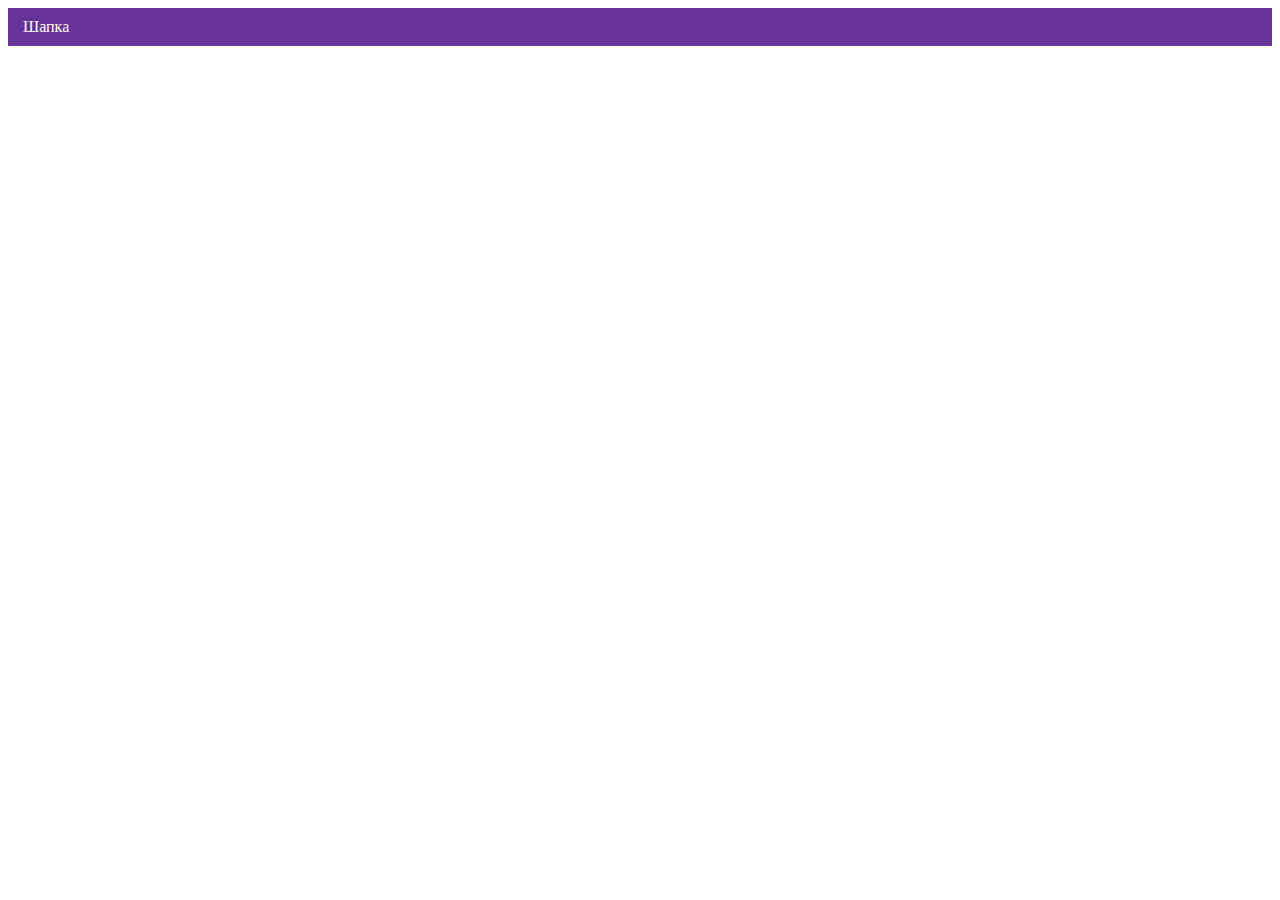
==== index.html @ 7d3e5c1c "Deploying to gh-pages from @ htmlacademy-adaptive/1313907-cat-energy-2@a497a6bb1338921dab1887801563a" ====
<!DOCTYPE html><html class="page" lang="ru"><head><meta charset="UTF-8"><title>Название проекта</title><meta name="viewport" content="width=device-width,initial-scale=1"><link rel="stylesheet" href="styles/styles.css"><script src="scripts/index.js" defer="defer"></script></head><body class="page__body"><header class="header">Шапка</header></body></html>
---- styles/styles.css ----
.header{color:#fff;background-color:#639;padding:10px 15px}
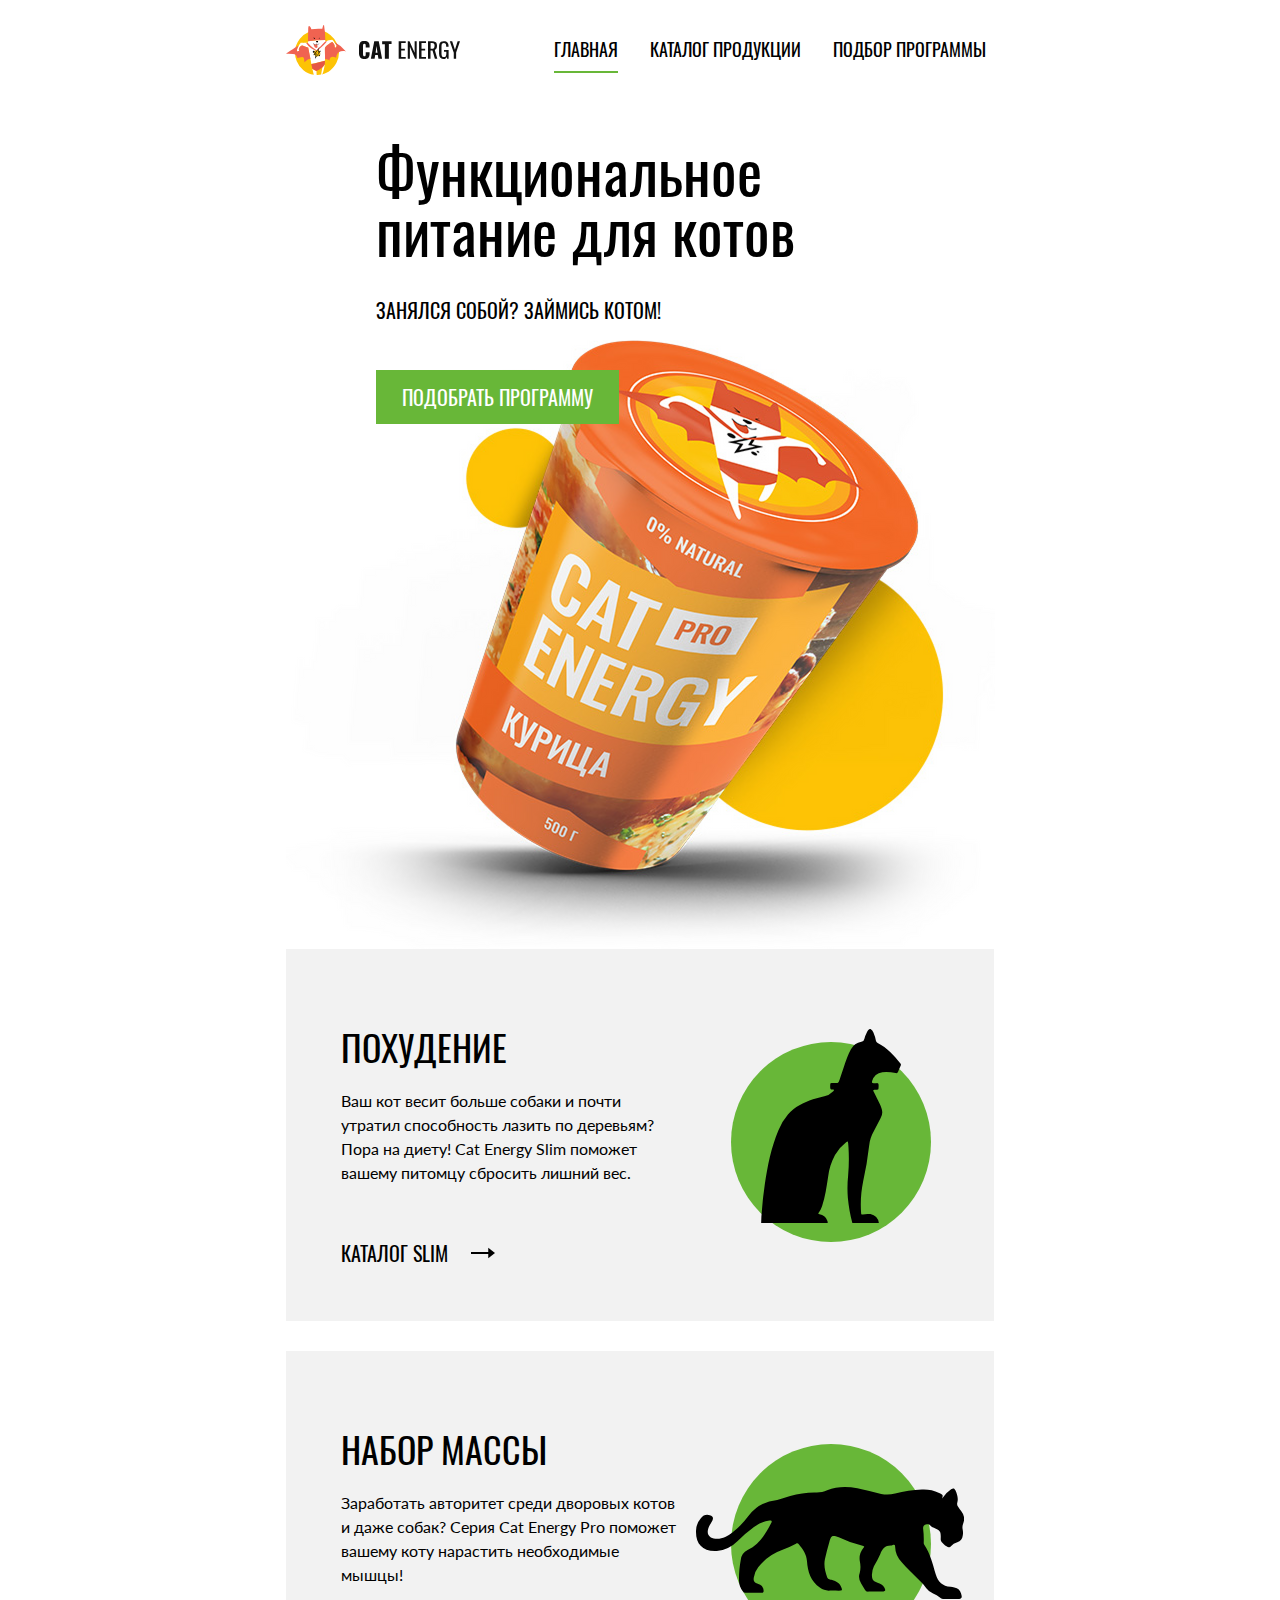
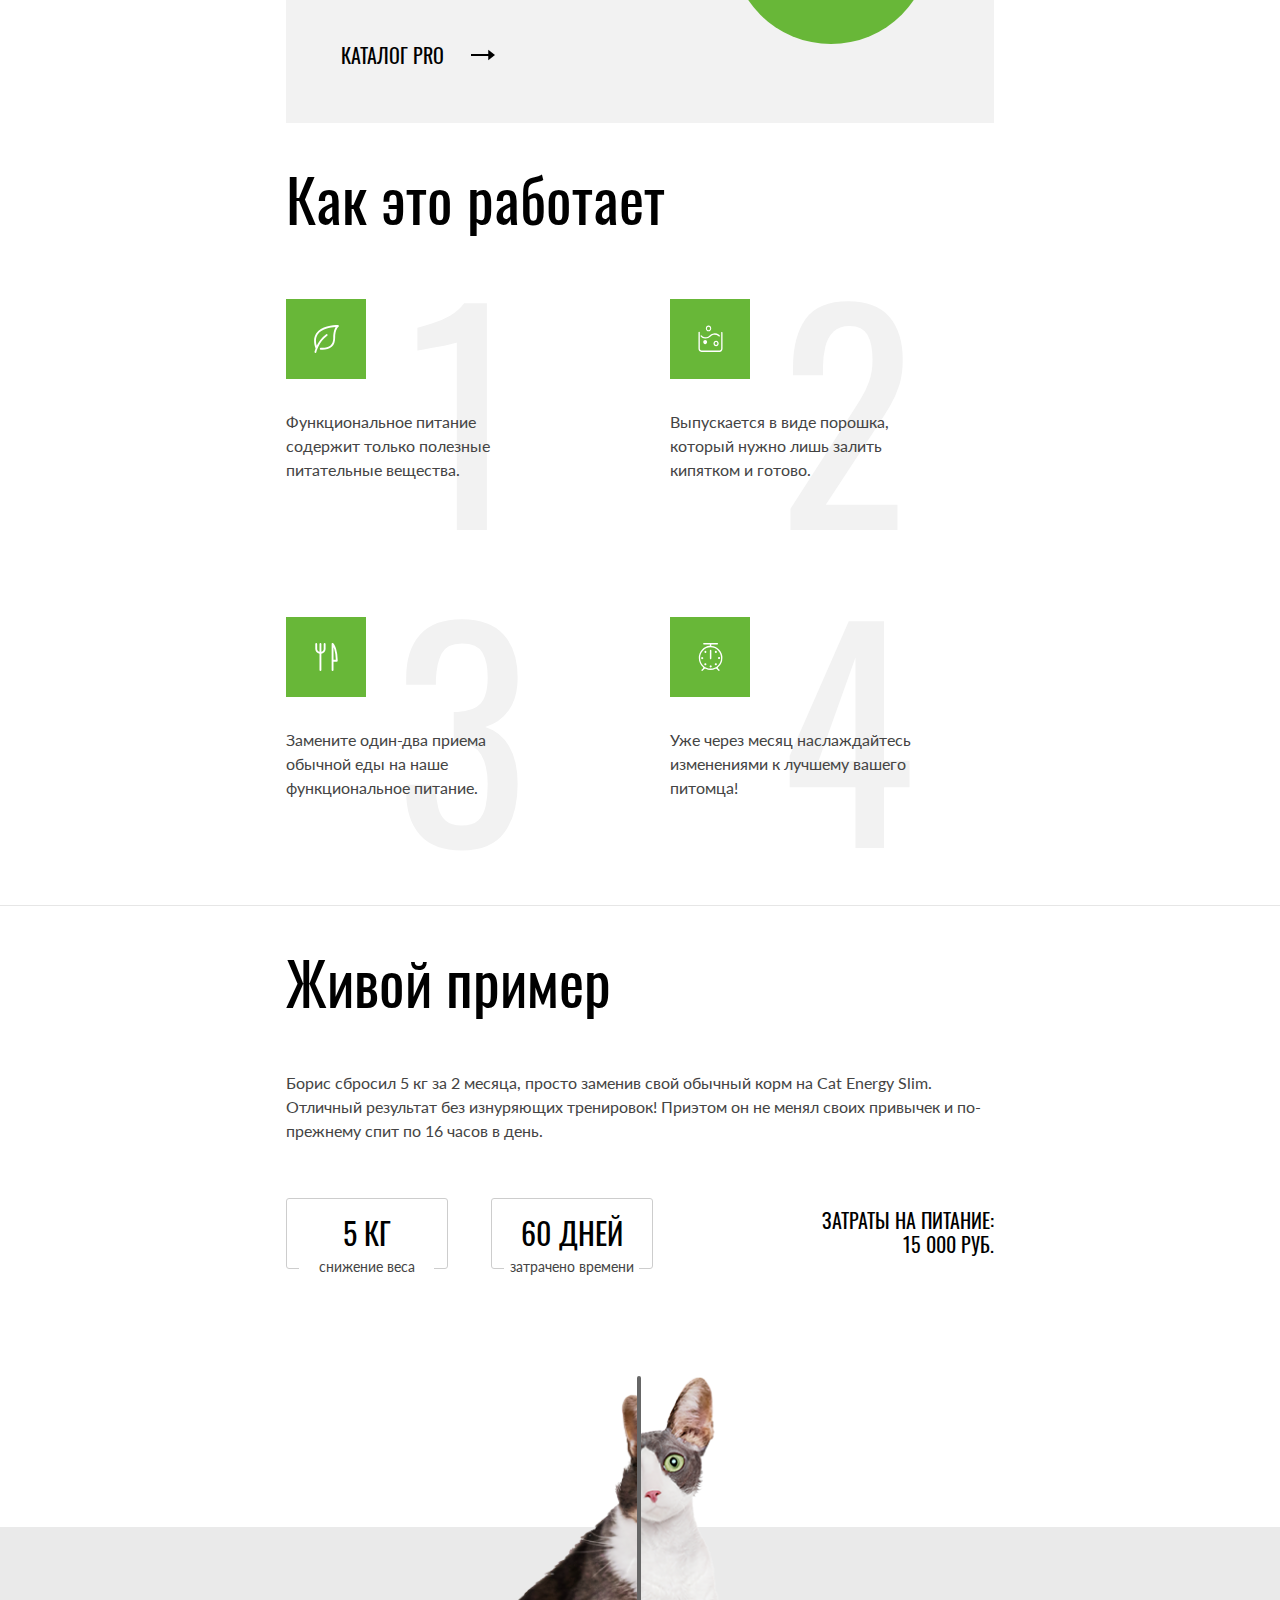
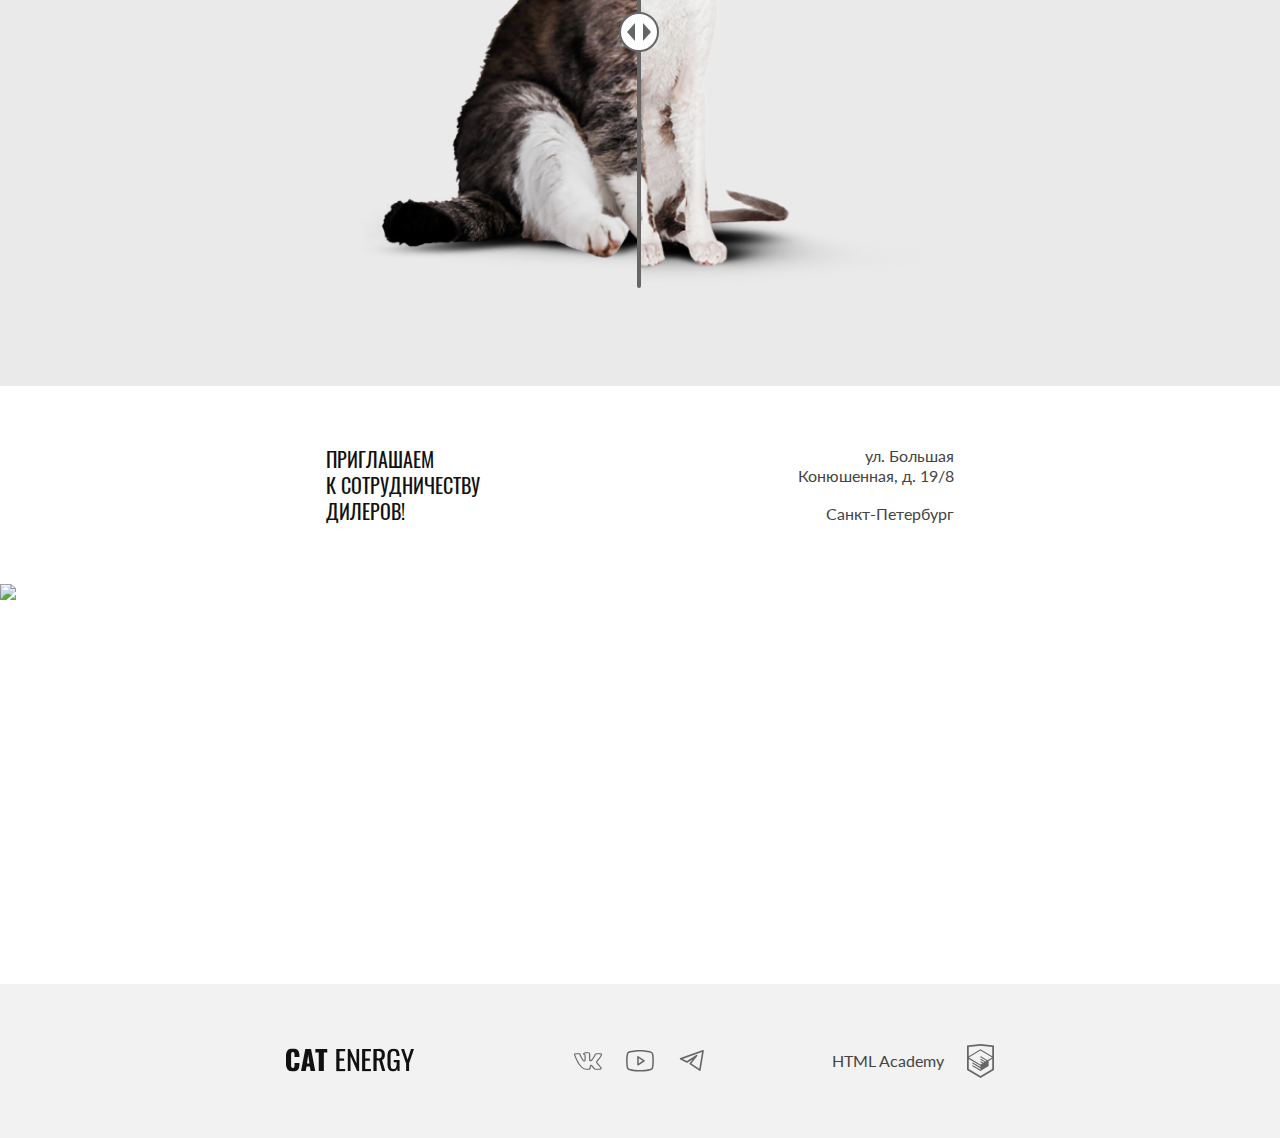
==== commit 2807cfb0: "Deploying to gh-pages from @ htmlacademy-adaptive/1313907-cat-energy-2@eefe75bb5bf644315eb640e13e9d3" ====
--- a/index.html
+++ b/index.html
@@ -1 +1 @@
-<!DOCTYPE html><html class="page" lang="ru"><head><meta charset="UTF-8"><title>Название проекта</title><meta name="viewport" content="width=device-width,initial-scale=1"><link rel="stylesheet" href="styles/styles.css"><script src="scripts/index.js" defer="defer"></script></head><body class="page__body"><header class="header">Шапка</header></body></html>+<!DOCTYPE html><html class="page" lang="ru"><head><meta charset="UTF-8"><title>Cat Energy</title><meta name="viewport" content="width=device-width,initial-scale=1"><link rel="icon" href="favicon.ico"><!-- 32×32 --><link rel="icon" href="favicons/icon.svg" type="image/svg+xml"><link rel="apple-touch-icon" href="favicons/icon-180.png"><link rel="manifest" href="manifest.webmanifest"><link rel="stylesheet" href="styles/styles.css"><link rel="preload" href="/source/fonts/lato/Lato-Regular.woff2" type="font/woff2" as="font" crossorigin="anonymous"><link rel="preload" href="/source/fonts/oswald/oswaldregular.woff2" type="font/woff2" as="font" crossorigin="anonymous"></head><body class="page__body"><header class="main-header"><div class="container"><nav class="navigation"><a class="navigation__logo" href="index.html"><picture><source media="(min-width: 1440px)" srcset="images/logo-desktop.svg" width="70" height="59" type="image/svg+xml"><source media="(min-width: 768px)" srcset="images/logo-tablet.svg" width="60" height="50" type="image/svg+xml"><img class="navigation__logo-image" src="images/logo-mobile.svg" width="33" height="38" alt="Логотип сайта Cat Energy."></picture><img class="navigation__logo-text" src="images/logo-text.svg" alt="Логотип сайта Cat-energy." width="101" height="18"></a><div class="navigation__wrapper"><ul class="navigation__list navigation__list--show"><li class="navigation__item navigation__item--current"><a class="navigation__link" href="index.html">Главная</a></li><li class="navigation__item"><a class="navigation__link" href="catalog.html">Каталог продукции</a></li><li class="navigation__item"><a class="navigation__link" href="#">Подбор программы</a></li></ul></div><div class="button-wrapper"><button class="burger-button burger-button--hide" type="button"><span class="visually-hidden">Открыть меню</span></button></div></nav><section class="promo"><div class="container promo__container"><h1 class="promo__title">Функциональное<br>питание для котов</h1><p class="promo__description">Занялся собой? Займись котом!</p><picture class="promo__image"><source media="(min-width: 1440px)" width="552" height="499" type="image/png" srcset="images/index-images/hero-image@1x.png, images/index-images/hero-image@2x.png 2x"><source media="(min-width: 768px)" width="709" height="609" type="image/png" srcset="images/index-images/hero-image-tablet@1x.png, images/index-images/hero-image-tablet@2x.png 2x"><img class="promo__image" src="images/index-images/hero-image-mobile@1x.png" srcset="images/index-images/hero-image-mobile@2x.png 2x" width="280" height="270" alt="Полезная еда для котов."></picture><a class="button button--margin button--grid button--padding" href="program.html">Подобрать программу</a></div></section></div></header><main class="main-container"><section class="programs"><h2 class="visually-hidden">Наше предложение.</h2><div class="container feature-wrapper"><article class="feature feature--slim-icon"><h3 class="feature__title">Похудение</h3><p class="feature__description">Ваш кот весит больше собаки и почти утратил способность лазить по деревьям? Пора на диету! Cat Energy Slim поможет вашему питомцу сбросить лишний вес.</p><a class="feature__link" href="catalog-slim.html">Каталог Slim</a></article><article class="feature feature--pro-icon"><h3 class="feature__title">Набор Массы</h3><p class="feature__description">Заработать авторитет среди дворовых котов и даже собак? Серия Cat Energy Pro поможет вашему коту нарастить необходимые мышцы!</p><a class="feature__link" href="catalog-pro.html">Каталог Pro</a></article></div></section><section class="about-product"><div class="container about-product__container"><h2 class="about-product__title">Как это работает</h2><ul class="about-product__list"><li class="about-product__item about-product__item--leaf">Функциональное питание содержит только полезные питательные вещества.</li><li class="about-product__item about-product__item--water">Выпускается в виде порошка, который нужно лишь залить кипятком и готово.</li><li class="about-product__item about-product__item--cutlery">Замените один-два приема обычной еды на наше функциональное питание.</li><li class="about-product__item about-product__item--time">Уже через месяц наслаждайтесь изменениями к лучшему вашего питомца!</li></ul></div></section><section class="history"><div class="container history__container"><h2 class="history__title">Живой пример</h2><p class="history__intro">Борис сбросил 5 кг за 2 месяца, просто заменив свой обычный корм на Cat Energy Slim. Отличный результат без изнуряющих тренировок! Приэтом он не менял своих привычек и по-прежнему спит по 16 часов в день.</p><dl class="history__list"><div class="history__item"><dt class="history__number">5 кг</dt><dd class="history__description">снижение веса</dd></div><div class="history__item"><dt class="history__number">60 дней</dt><dd class="history__description">затрачено времени</dd></div></dl><p class="history__cost">Затраты на питание&#58; <span>15 000 руб.</span></p><div class="slider"><ul class="slider__list"><li class="slider__item slider__item--before"><picture class="slider__picture"><source media="(min-width: 768px)" type="image/png" width="560" height="512" srcset="images/index-images/fat-cat-tablet@1x.png, images/index-images/fat-cat-tablet@2x.png 2x"><img class="slider__item-image" src="images/index-images/fat-cat-mobile@1x.png" srcset="images/index-images/fat-cat-mobile@2x.png" width="280" height="256" alt="Фотография упитанного кота."></picture></li><li class="slider__item slider__item--after"><picture><source media="(min-width: 768px)" type="image/png" width="560" height="512" srcset="images/index-images/thin-cat-tablet@1x.png, images/index-images/thin-cat-tablet@2x.png 2x"><img class="slider__item-image" src="images/index-images/thin-cat-mobile@1x.png" srcset="images/index-images/thin-cat-mobile@2x.png" width="280" height="256" alt="Фотография худого кота."></picture></li></ul><button class="slider__button" type="button"><span class="visually-hidden">Кнопка слайдера</span></button></div></div></section><section class="map"><div class="map__container"><h3 class="visually-hidden">Карта города Санкт-Петербург.</h3><div class="contact"><div class="contact__container"><h2 class="contact__title">приглашаем<br>к сотрудничеству<br>дилеров!</h2><address class="contact__address">ул. Большая<br>Конюшенная, д. 19/8<br><span class="contact__address-city">Санкт-Петербург</span></address></div></div><picture class="map__image"><source width="1220" height="400" type="image/png" media="(min-width: 1280px)" srcset="images/location-desktop@1x.png, images/location-desktop@2x.png 2x"><source width="768" height="400" type="image/png" media="(min-width: 768px)" srcset="images/location-tablet@1x.png, images/location-tablet@2x.png 2x"><img src="images/location-mobile@1x.png" srcset="images/location-mobile@2x.png 2x" alt="Мы на карте" width="320" height="362"></picture><iframe class="map__iframe" src="https://yandex.ru/map-widget/v1/?um=constructor%3A2895c96e2f1a8feac164e56df0adafb1c69e2a571d6e4a2fef786ed781cccdd6&amp;source=constructor"></iframe></div></section></main><footer class="main-footer"><div class="main-footer__container"><a class="main-footer__logo" href="index.html"><img class="main-footer__logo-image" src="images/logo-text.svg" width="128" height="24" alt="Логотип сайта Cat Energy."></a><ul class="social"><li class="social__item"><a class="social__link social__link--vkontakte" href="#"><span class="visually-hidden">ВКонтакте</span></a></li><li class="social__item"><a class="social__link social__link--youtube" href="#"><span class="visually-hidden">Ютуб</span></a></li><li class="social__item"><a class="social__link social__link--telegram" href="#"><span class="visually-hidden">Телеграмм</span></a></li></ul><a class="main-footer__logo-copyright" href="https://htmlacademy.ru/intensive/adaptive"><p class="main-footer__text">HTML Academy</p><svg width="27" height="34"><use href="icons/stack.svg#logo-html-academy"></use></svg></a></div></footer><script src="scripts/index.js" defer="defer"></script></body></html>--- a/styles/styles.css
+++ b/styles/styles.css
@@ -1 +1 @@
-.header{color:#fff;background-color:#639;padding:10px 15px}+@font-face{font-family:Lato;font-weight:400;font-style:normal;src:url(../fonts/lato/Lato-Regular.woff2)format("woff2");font-display:swap}@font-face{font-family:Oswald;font-weight:400;font-style:normal;src:url(../fonts/oswald/oswaldregular.woff2)format("woff2");font-display:swap}.page__body{color:#444;background-color:#fff;min-width:320px;font-family:Lato,Arial,sans-serif;font-weight:400}*,:before,:after{box-sizing:border-box}.visually-hidden{clip:rect(0 0 0 0);border:0;width:1px;height:1px;margin:-1px;padding:0;position:absolute;overflow:hidden}.container{width:320px;margin:0 auto}@media (width>=768px){.container{width:768px}}@media (width>=1440px){.container{width:1220px;padding:0}.container--background{background-image:linear-gradient(90deg,#fff 50%,#68b738d9 50%),url(../images/index-background-desktop@2x.webp);background-position:100%;background-repeat:no-repeat;background-size:contain}}.button{text-align:center;color:#fff;text-transform:uppercase;background-color:#68b738;padding:10px;font-family:Oswald,Arial,sans-serif;font-size:16px;font-weight:400;line-height:20px;text-decoration:none;display:block}.button:hover{background-color:#5eaa2f}.button:focus-visible{outline-color:#68b738}.button:active{color:#ffffff4d}.button--background-color{background-color:#f2f2f2}.button--background-color:hover{background-color:#ebebeb}.button--text-color,.button--text-color:active{color:#444}@media (width>=768px){.button{padding:14px;font-size:20px;line-height:26px}.button--margin{margin-bottom:auto;margin-right:auto}.button--padding{padding-left:26px;padding-right:26px}.button--grid{grid-area:3/1/4/-1}}.burger-button{border:1px solid #000;width:24px;margin:0;padding:0;transition:transform .4s cubic-bezier(.23,1,.32,1)}.burger-button--hide{display:none}.burger-button--show{border:none}.burger-button:before{content:"";border:1px solid #000;width:24px;transition:transform .4s cubic-bezier(.23,1,.32,1);position:absolute;top:1px;left:0}.burger-button:after{content:"";border:1px solid #000;width:24px;transition:transform .4s cubic-bezier(.23,1,.32,1);position:absolute;bottom:35%;left:0;transform:translateY(-50%)}.burger-button--show:before{transform:translateY(5px)rotate(-405deg)}.burger-button--show:after{transform:translateY(-4px)rotate(405deg)}.button-wrapper{width:24px;height:18px;display:inline-block;position:relative}@media (width>=768px){.button-wrapper{display:none}}.button-show-more{cursor:pointer;background-color:#0000;border:0;grid-column:1/-1;place-self:center;width:50px;height:50px;padding:0;transition:transform .4s cubic-bezier(.23,1,.32,1)}.button-show-more:hover{transform:rotate(360deg)scale(1.2)}@media (width>=768px){.button-show-more{width:70px;height:70px}.button-show-more svg{width:60px;height:60px}}.input{text-transform:uppercase;color:#444;font-family:Oswald,Arial,sans-serif;font-size:20px;font-weight:400}.page__body{margin:0}.catalog{padding-top:27px}@media (width>=768px){.catalog{padding-top:65px}}@media (width>=1440px){.catalog{padding-top:48px}}.catalog__container{max-width:320px;margin:0 auto}@media (width>=768px){.catalog__container{max-width:708px}}@media (width>=1440px){.catalog__container{max-width:1220px}}.catalog__title{color:#000;margin:0 0 38px 20px;font-family:Oswald,Arial,sans-serif;font-size:36px;font-weight:400;line-height:36px}@media (width>=768px){.catalog__title{border-bottom:none;margin-bottom:84px;margin-left:0;font-size:60px;line-height:60px}.catalog__list{grid-template-columns:repeat(4,132px);gap:60px;display:grid}}@media (width>=1440px){.catalog__list{grid-template-columns:repeat(4,245px);column-gap:80px}}.catalog__item{border-top:1px solid #ebebeb;border-bottom:1px solid #ebebeb;grid-template-rows:repeat(3,auto);grid-template-columns:140px 140px;padding:22px 20px 24px;display:grid}.catalog__item:first-child{border-top:2px solid #ebebeb}@media (width>=768px){.catalog__item{background-image:linear-gradient(#fff 82px,#f2f2f2 82px);border:none;grid-template-columns:250px;min-height:511px;padding:0 37px 40px}.catalog__item:first-child{border-top:none}.catalog__item:nth-child(odd){grid-column:1/3}.catalog__item:nth-child(2n){grid-column:3/5}}@media (width>=1440px){.catalog__item{padding:0 0 40px}.catalog__item:nth-child(odd),.catalog__item:nth-child(2n){grid-column:auto}}.catalog__image-link{grid-area:1/1/3/2;place-self:center}@media (width>=768px){.catalog__image-link{grid-area:1/1/2/-1;place-self:flex-start center;margin-top:10px}}@media (width>=1440px){.catalog__image-link{margin-top:12px}.catalog__image-link--margin{margin-top:27px}}.catalog__title-link{grid-area:1/2/2/3;text-decoration:none}@media (width>=768px){.catalog__title-link{grid-area:2/1/3/-1}}.catalog__item-title{text-transform:uppercase;color:#222;margin:0 0 14px;padding-right:50px;font-family:Oswald,Arial,sans-serif;font-size:16px;font-weight:400;line-height:20px}@media (width>=768px){.catalog__item-title{text-align:center;margin:19px 0 0;padding:0 50px;font-size:20px;line-height:24px}}@media (width>=1440px){.catalog__item-title{padding:0 50px}}.catalog__info{grid-template-columns:1fr 1fr;margin:0;font-size:12px;line-height:16px;display:grid}@media (width>=768px){.catalog__info{margin-top:20px}}@media (width>=1440px){.catalog__info{margin-bottom:32px;padding:0 42px}}.catalog__info-title{color:#111;border-bottom:1px solid #cdcdcd;font-size:12px;line-height:16px}@media (width>=768px){.catalog__info-title{font-size:16px;line-height:20px}}.catalog__item-image{max-width:100%;display:block}.catalog__info-description{text-align:right;border-bottom:1px solid #cdcdcd;margin-left:0;font-size:12px;line-height:16px}@media (width>=768px){.catalog__info-description{font-size:16px;line-height:28px}}.catalog__button{grid-column:1/-1;align-self:flex-end;margin-top:17px}@media (width>=768px){.catalog__button{margin-top:32px;padding:10px 14px;font-size:16px;line-height:20px}}@media (width>=1440px){.catalog__button{width:169px;margin:0 auto}}.catalog__item-more{border-top:1px solid #ebebeb;border-bottom:1px solid #ebebeb;grid-template-columns:140px 140px;padding-top:20px;padding-bottom:25px;padding-left:20px;display:grid}@media (width>=768px){.catalog__item-more{border:2px solid #f2f2f2;grid-template-rows:159px min-content auto;grid-template-columns:250px;align-self:flex-end;min-height:429px;padding:0 35px 40px}.catalog__item-more:nth-child(odd){grid-column:1/3}.catalog__item-more:nth-child(2n){grid-column:3/5}}@media (width>=1440px){.catalog__item-more{grid-template-rows:148px min-content auto;padding:0 0 40px}.catalog__item-more:nth-child(odd),.catalog__item-more:nth-child(2n){grid-column:auto}}.catalog__item-show-more-title{grid-column:1/-1;justify-self:center;margin:8px 0;padding:0}@media (width>=768px){.catalog__item-show-more-title{text-align:center;align-self:flex-start;margin-top:0;margin-bottom:20px;padding:0 38px;font-size:20px}}@media (width>=1440px){.catalog__item-show-more-title{margin-bottom:25px;padding:0 38px}}.catalog__item-subtitle{grid-column:1/-1;justify-self:center;margin:0 0 4px;font-size:12px;line-height:16px}@media (width>=768px){.catalog__item-subtitle{text-align:center;padding:0 20px;font-size:16px;line-height:18px}}@media (width>=1440px){.catalog__item-subtitle{padding:0 38px}}.main-header{background-color:#393a3e;background-image:-webkit-linear-gradient(#68b738d9 55%,#fff 55%),-webkit-image-set(url(../images/index-background-mobile@1x.webp) 1x type("image/webp"),url(../images/index-background-mobile@2x.webp) 2x type("image/webp"),url(../images/index-background-mobile@1x.jpg) 1x type("image/jpg"),url(../images/index-background-mobile@1x.jpg) 2x type("image/jpg")),-webkit-linear-gradient(#fff 0%,#393a3e 0%);background-image:linear-gradient(#68b738d9 55%,#fff 55%),image-set("../images/index-background-mobile@1x.webp" 1x type("image/webp"),"../images/index-background-mobile@2x.webp" 2x type("image/webp"),"../images/index-background-mobile@1x.jpg" 1x type("image/jpg"),"../images/index-background-mobile@1x.jpg" 2x type("image/jpg")),linear-gradient(#fff 0%,#393a3e 0%);background-position:0 66px;background-repeat:no-repeat;background-size:100%;width:320px;margin:0 auto}@media (width>=768px){.main-header{background-color:#fff;background-image:none;width:768px}}@media (width>=1440px){.main-header{background-color:#68b738;background-image:-webkit-linear-gradient(90deg,#fff 50%,#68b738d9 50%),-webkit-image-set(url(../images/index-background-desktop@1x.webp) 1x type("image/webp"),url(../images/index-background-desktop@2x.webp) 2x type("image/webp"),url(../images/index-background-desktop@1x.jpg) 1x type("image/jpg"),url(../images/index-background-desktop@2x.jpg) 2x type("image/jpg")),-webkit-linear-gradient(90deg,#fff 50%,#393a3e 50%);background-image:linear-gradient(90deg,#fff 50%,#68b738d9 50%),image-set("../images/index-background-desktop@1x.webp" 1x type("image/webp"),"../images/index-background-desktop@2x.webp" 2x type("image/webp"),"../images/index-background-desktop@1x.jpg" 1x type("image/jpg"),"../images/index-background-desktop@2x.jpg" 2x type("image/jpg")),linear-gradient(90deg,#fff 50%,#393a3e 50%);background-position:100%,50vw;background-repeat:no-repeat;background-size:100%,1042px 694px;width:auto;min-height:694px}}.catalog-header{background-color:#fff;background-image:none}@media (width<=767px){.catalog-header{border-bottom:2px solid #ebebeb}}@media (width>=1440px){.catalog-header{min-height:auto}}.navigation{text-transform:uppercase;background-color:#fff;align-items:center;width:320px;margin:0 auto;padding:13px 20px 15px;font-family:Oswald,Arial,sans-serif;font-size:20px;font-weight:400;line-height:20px;display:flex;position:relative}@media (width>=768px){.navigation{width:768px;padding:25px 30px 0;font-size:18px}}@media (width>=1440px){.navigation{background-color:#0000;justify-content:space-between;width:1220px;padding:55px 0 29px}}.navigation__logo{align-items:center;margin-right:auto;display:flex}.navigation__logo:hover{opacity:.8}.navigation__logo:focus-visible{outline-color:#68b738}.navigation__logo:active{opacity:.6}@media (width>=768px){.navigation__logo{margin-right:94px}}picture{font-size:0;display:flex}.navigation__logo-text{margin-left:56px}@media (width>=768px){.navigation__logo-text{margin-left:13px}}@media (width>=1440px){.navigation__logo-text{width:118px;height:21px}}.navigation__list{margin:0;padding:0;list-style-type:none}@media (width<=768px){.navigation__list{display:none}.navigation__list--show{background-color:#fff;flex-direction:column;width:100%;display:flex;position:absolute;top:66px;left:0}}@media (width>=768px){.navigation__list{flex-wrap:wrap;gap:0 32px;display:flex}}@media (width>=1440px){.navigation__list{gap:33px}}.navigation__item{border-top:1px solid #e6e6e6;justify-items:center}@media (width>=768px){.navigation__item{border-top:none}.navigation__item--current{border-bottom:2px solid #68b738}.navigation__item:last-child .navigation__link{padding-right:0}}@media (width>=1440px){.navigation__item--current{border-color:#fff}.navigation__item--current-catalog{border-color:#68b738}}.navigation__link{color:#000;padding:22px 10px 24px;text-decoration:none;display:block}.navigation__link:hover{opacity:.6}.navigation__link:focus-visible{outline-color:#68b738}.navigation__link:active{opacity:.3}@media (width>=768px){.navigation__link{padding:12px 0}}@media (width>=1440px){.navigation__link{color:#fff;font-size:20px}.navigation__link--color{color:#000}}.promo{text-align:center;color:#fff;padding-top:27px;font-family:Oswald,Arial,sans-serif;line-height:36px}@media (width>=768px){.promo{text-align:left;background-color:#fff;background-image:none}}@media (width>=1440px){.promo{background-color:#0000}}.promo__container{padding:0 20px}@media (width>=768px){.promo__container{grid-template-rows:auto min-content 1fr;padding:38px 120px 0;display:grid}}@media (width>=1440px){.promo__container{grid-template-rows:160px 70px 1fr;grid-template-columns:1fr 1fr;padding-top:55px;padding-left:80px}}.promo__title{margin:0 0 25px;font-size:36px;font-weight:400}@media (width>=768px){.promo__title{color:#000;margin-bottom:40px;font-size:60px;line-height:60px}}.promo__description{text-transform:uppercase;margin:0 0 29px;font-size:14px;line-height:14px}@media (width>=768px){.promo__description{color:#000;z-index:2;grid-area:2/1/2/-1;align-self:flex-start;margin-bottom:50px;font-size:20px;line-height:20px}.promo__image{grid-area:2/1/4/-1;margin-top:20px;margin-left:-45px}}@media (width>=1440px){.promo__image{grid-area:1/2/-1/-1;margin-top:-41px;margin-left:-73px}}.programs{padding-top:20px}@media (width>=768px){.programs{padding-top:0}}@media (width>=1440px){.programs{padding-top:82px}}.feature-wrapper{flex-direction:column;gap:20px;padding:0 20px;display:flex}@media (width>=768px){.feature-wrapper{gap:30px;padding:0 30px}}@media (width>=1440px){.feature-wrapper{grid-template-columns:repeat(4,1fr);gap:80px;padding:0;display:grid}}.feature{background-color:#f2f2f2;padding:30px 20px 24px;position:relative}.feature:before{content:"";background-color:#68b738;border-radius:100%;width:50px;height:50px;position:absolute;top:25px;left:20px}.feature--slim-icon:after{content:"";background-image:url(../icons/stack.svg#cat-slim);width:36px;height:50px;position:absolute;top:23px;left:27px}.feature--pro-icon:after{content:"";background-image:url(../icons/stack.svg#cat-pro);width:67px;height:28px;position:absolute;top:35px;left:10px}@media (width>=768px){.feature{padding:80px 316px 60px 55px}.feature:before{width:200px;height:200px;top:52%;left:445px;transform:translateY(-50%)}.feature--slim-icon:after{width:140px;height:194px;top:80px;left:475px}.feature--pro-icon:after{width:268px;height:200px;top:92px;left:410px}}@media (width>=1440px){.feature{flex-direction:column;grid-column:1/3;padding:77px 43px 65px 52px;display:flex}.feature:nth-child(2n){grid-column:3/-1}.feature:before{width:100px;height:100px;top:46px;left:52px;transform:translateY(0)}.feature--slim-icon:after{width:70px;height:97px;top:42px;left:67px}.feature--pro-icon:after{width:134px;height:100px;top:45px;left:33px}}.feature__title{text-transform:uppercase;color:#000;margin:0 0 29px 71px;font-family:Oswald,Arial,sans-serif;font-size:24px;font-weight:400;line-height:37px}@media (width>=768px){.feature__title{margin-bottom:24px;margin-left:0;font-size:36px;line-height:36px}}@media (width>=1440px){.feature__title{margin-bottom:73px;margin-left:162px}}.feature__description{border-bottom:1px solid #d9d9d9;margin:0 0 17px;padding-bottom:23px;padding-right:13px;font-size:14px;line-height:18px}@media (width>=768px){.feature__description{color:#000;border-bottom:none;margin-bottom:60px;padding-bottom:0;padding-right:0;font-size:16px;line-height:24px}}@media (width>=1440px){.feature__description{margin-bottom:35px}}.feature__link{text-transform:uppercase;color:#000;align-items:center;width:120px;font-family:Oswald,Arial,sans-serif;font-size:16px;line-height:16px;text-decoration:none;display:flex;position:relative}.feature__link:after{content:"";background-image:url(../icons/stack.svg#arrow);background-repeat:no-repeat;background-size:contain;width:24px;height:12px;margin-left:15px;transition:all .1s linear;position:absolute;right:0}@media (width>=768px){.feature__link:after{margin-left:25px}}.feature__link:hover:after{background-image:url(../icons/stack.svg#long-arrow);width:32px;right:-9px}.feature__link:active,.feature__link:active:after{opacity:.3}@media (width>=768px){.feature__link{width:154px;margin-top:auto;font-size:20px}}.about-product{padding-top:13px;padding-bottom:26px}@media (width>=768px){.about-product{border-bottom:1px solid #e6e6e6;padding-top:45px;padding-bottom:55px}}@media (width>=1440px){.about-product{border-bottom:none;padding-top:70px;padding-bottom:75px}}.about-product__container{padding:0 20px}@media (width>=768px){.about-product__container{padding:0 30px}}@media (width>=1440px){.about-product__container{padding:0}}.about-product__title{color:#000;margin:0 0 37px;font-family:Oswald,Arial,sans-serif;font-size:36px;font-weight:400}@media (width>=768px){.about-product__title{margin-bottom:36px;font-size:60px;line-height:60px}}@media (width>=1440px){.about-product__title{margin-bottom:38px}}.about-product__list{counter-reset:about-product__item;margin:0;padding:0;list-style-type:none}@media (width>=768px){.about-product__list{grid-template-columns:repeat(2,1fr);gap:50px 60px;display:grid}}@media (width>=1440px){.about-product__list{grid-template-columns:repeat(4,1fr);gap:5px}}.about-product__item{margin-bottom:26px;padding-left:80px;font-size:14px;line-height:18px;position:relative}.about-product__item:before{content:"";background-color:#68b738;width:60px;height:60px;position:absolute;top:-3px;left:0}.about-product__item--leaf:before{content:"";vertical-align:middle;background-image:url(../icons/stack.svg#leaf-icon);background-position:50%;background-repeat:no-repeat;background-size:25px 28px;display:inline-block}.about-product__item--water:before{content:"";vertical-align:middle;background-image:url(../icons/stack.svg#water-icon);background-position:50%;background-repeat:no-repeat;background-size:25px 28px;display:inline-block}.about-product__item--cutlery:before{content:"";vertical-align:middle;background-image:url(../icons/stack.svg#cutlery-icon);background-position:50%;background-repeat:no-repeat;background-size:25px 28px;display:inline-block}.about-product__item--time:before{content:"";vertical-align:middle;background-image:url(../icons/stack.svg#watch-icon);background-position:50%;background-repeat:no-repeat;background-size:25px 28px;display:inline-block}@media (width>=768px){.about-product__item{grid-column:1/2;margin-bottom:0;padding:35px 80px 50px 0;font-size:16px;line-height:24px}.about-product__item:nth-child(2n){grid-column:2/3}.about-product__item:before{width:80px;height:80px;margin-bottom:31px;display:block;position:static}.about-product__item:after{content:counter(about-product__item);counter-increment:about-product__item;text-align:center;color:#f2f2f2;z-index:-1;width:136px;height:280px;font-family:Oswald,Arial,sans-serif;font-size:280px;line-height:280px;position:absolute;top:0;right:80px}}@media (width>=1440px){.about-product__item{grid-column:auto;width:320px}.about-product__item:nth-child(2n){grid-column:auto}.about-product__item:after{top:-5px;right:75px}}.history{background-color:#eaeaea;margin:0 auto}@media (width>=768px){.history{background-color:#fff;background-image:linear-gradient(#fff 621px,#eaeaea 621px)}}@media (width>=1440px){.history{background-image:linear-gradient(#fff 140px,#eaeaea 140px)}}.history__container{padding:25px 20px}@media (width>=768px){.history__container{grid-template-columns:repeat(2,1fr);padding:45px 30px 100px;display:grid}}@media (width>=1440px){.history__container{grid-template-rows:repeat(8,auto);grid-template-columns:repeat(4,250px);column-gap:76px;padding:0 0 75px}}.history__title{color:#000;margin:0 0 40px;font-family:Oswald,Arial,sans-serif;font-size:36px;font-weight:400;line-height:40px}@media (width>=768px){.history__title{grid-column:1/-1;margin-bottom:60px;font-size:60px;line-height:60px}}@media (width>=1440px){.history__title{grid-column:1/3;margin-bottom:146px}}.history__intro{margin:0 0 20px;font-size:14px;line-height:18px}@media (width>=768px){.history__intro{grid-column:1/-1;margin-bottom:55px;font-size:16px;line-height:24px}}@media (width>=1440px){.history__intro{grid-column:1/3;margin-bottom:69px;padding-right:145px}}.history__list{gap:30px;margin:0 0 20px;display:flex}@media (width>=768px){.history__list{justify-content:stretch;gap:43px;margin-bottom:100px}}@media (width>=1440px){.history__list{grid-column:1/3;margin-bottom:54px}}.history__item{min-width:125px}.history__item:last-child{margin-right:0}@media (width>=768px){.history__item{width:162px}}.history__number{text-align:center;text-transform:uppercase;color:#000;border:1px solid #cdcdcd;border-radius:3px;padding-top:15px;padding-bottom:17px;font-family:Oswald,Arial,sans-serif;font-size:24px;line-height:24px}@media (width>=768px){.history__number{font-size:30px;line-height:37px}}.history__description{text-align:center;background-color:#eaeaea;width:80px;margin-top:-11px;margin-left:20px;font-size:12px;line-height:12px}@media (width>=768px){.history__description{background-color:#fff;width:135px;margin-top:-9px;margin-left:13px;font-size:14px;line-height:14px}}@media (width>=1440px){.history__description{background-color:#eaeaea}}.history__cost{text-align:center;text-transform:uppercase;color:#000;margin:0;font-family:Oswald,Arial,sans-serif;font-size:14px;line-height:20px}@media (width>=768px){.history__cost{text-align:right;width:190px;margin-top:10px;margin-bottom:auto;margin-left:auto;font-size:20px;line-height:24px}}@media (width>=1440px){.history__cost{text-align:left;grid-column:1/3;width:600px;margin:0}.history__cost>span{margin-left:60px}}.slider{position:relative}@media (width>=768px){.slider{grid-column:1/-1;justify-self:center}}@media (width>=1440px){.slider{grid-area:1/3/-1/-1;max-height:512px}}.slider__list{grid-template-columns:280px;margin:0;padding-left:0;list-style-type:none;display:grid;position:relative}@media (width>=768px){.slider__list{grid-template-columns:560px}}.slider__item{grid-area:1/1/-1/-1}.slider__item--before{z-index:10;background-image:linear-gradient(#fff 0%,#eaeaea 0%);width:50%;position:absolute;overflow:hidden}@media (width>=768px){.slider__item--before{background-image:linear-gradient(#fff 153px,#eaeaea 153px)}}@media (width>=1440px){.slider__item--before{background-image:linear-gradient(#fff 140px,#eaeaea 140px)}}.slider__button{box-sizing:border-box;z-index:20;background-color:#666;border:none;border-radius:2px;width:4px;height:100%;padding:0;position:absolute;top:2px;left:49%}.slider__button:hover{background-color:#68b738}.slider__button:focus-visible{outline-color:#68b738}.slider__button:active{opacity:.6;background-color:#5eaa2f}.slider__button:hover:before,.slider__button:focus-visible:before{border-color:#68b738}.slider__button:before{content:"";background-color:#fff;border:2px solid #666;border-radius:50%;width:40px;height:40px;position:absolute;top:50%;left:50%;transform:translate(-50%,-50%)}.slider__button:hover:after{background-color:#68b738}.slider__button:after{content:"";background-color:#666;width:24px;height:18px;position:absolute;top:50%;left:50%;transform:translate(-50%,-50%);-webkit-mask-image:url(../icons/stack.svg#slider-arrow);mask-image:url(../icons/stack.svg#slider-arrow);-webkit-mask-repeat:no-repeat;mask-repeat:no-repeat}@media (width>=768px){.slider__button{left:49.5%}}.contact{background-color:#fff;margin:0 auto;padding:30px 0;line-height:20px}@media (width>=768px){.contact{max-width:768px;padding:60px 0}}@media (width>=1440px){.contact{z-index:2;background-color:#fff;width:562px;padding:60px 80px;position:absolute;top:48.8%;left:calc(50% - 610px);transform:translateY(-50%)}}@media (width<=1439px){.contact--background{background-color:#f2f2f2}}.contact__container{justify-content:space-between;width:280px;margin:0 auto;display:flex}@media (width>=768px){.contact__container{width:708px;padding:0 40px}}@media (width>=1440px){.contact__container{width:auto;padding:0}}.contact__title{color:#111;text-transform:uppercase;margin:0;font-family:Oswald,Arial,sans-serif;font-size:16px;font-weight:400}@media (width>=768px){.contact__title{font-size:20px;line-height:26px}}.contact__address{font-size:14px;font-style:normal}@media (width>=768px){.contact__address{text-align:right;font-size:16px;line-height:20px}}@media (width>=1440px){.contact__address{text-align:left}}@media (width>=768px){.contact__address-city{margin-top:18px;display:block}}.map{margin:0 auto;position:relative}.map__container{grid-template-rows:auto auto;display:grid}.map__image{grid-area:2/1/-1/-1}.map__iframe{z-index:1;border:none;grid-area:2/1/-1/-1;width:100%;height:362px;display:block}@media (width>=768px){.map__iframe{height:400px}}.main-footer{background-color:#f2f2f2;margin:0 auto;padding:40px 0}@media (width>=768px){.main-footer{padding:60px 0}}@media (width>=1440px){.main-footer{padding:68px 0}}.main-footer__container{grid-template-columns:1fr;justify-content:center;display:grid}@media (width>=768px){.main-footer__container{grid-template-columns:repeat(3,1fr);justify-content:space-between;align-items:center;width:708px;margin:0 auto}}@media (width>=1440px){.main-footer__container{width:1220px}}.main-footer__text{color:#444;margin:0 auto 0 0;font-size:16px;line-height:20px}@media (width>=768px){.main-footer__text{margin-right:23px}}.main-footer__logo{justify-self:center;margin-bottom:20px}.main-footer__logo:hover{opacity:.8}.main-footer__logo:focus-visible{opacity:.8;outline-color:#68b738}.main-footer__logo:active{opacity:.6}@media (width>=768px){.main-footer__logo{grid-column:1/2;place-self:center left;margin-bottom:0;padding-bottom:0}}.main-footer__logo-copyright{fill:#666;justify-self:center;align-items:center;min-width:280px;margin-top:20px;text-decoration:none;display:flex}.main-footer__logo-copyright:focus-visible{outline-color:#68b738}.main-footer__logo-copyright:hover svg{fill:#68b738}.main-footer__logo-copyright:active svg,.main-footer__logo-copyright:active p{opacity:.3}@media (width>=768px){.main-footer__logo-copyright{grid-column:3/4;justify-self:flex-end;min-width:auto;margin-top:0;padding:0}}.social{border-top:1px solid #d9d9d9;border-bottom:1px solid #d9d9d9;justify-content:center;column-gap:24px;margin:0;padding:17px 0;list-style-type:none;display:flex}@media (width>=768px){.social{border:none;grid-column:2/3;justify-self:center;padding:0}}.social__link{background-color:#666;width:28px;height:22px;display:block}.social__link--vkontakte{-webkit-mask-image:url(../icons/stack.svg#vkontakte);mask-image:url(../icons/stack.svg#vkontakte)}.social__link--youtube{-webkit-mask-image:url(../icons/stack.svg#youtube);mask-image:url(../icons/stack.svg#youtube)}.social__link--telegram{-webkit-mask-image:url(../icons/stack.svg#telegram);mask-image:url(../icons/stack.svg#telegram)}.social__link:hover,.social__link:focus-visible{background-color:#68b738}.social__link:active{opacity:.3;background-color:#68b738}.additional-goods{padding-top:25px}@media (width>=768px){.additional-goods{padding-top:74px}}@media (width>=1440px){.additional-goods{padding-top:72px}}.additional-goods__container{flex-direction:column;row-gap:31px;padding:0 20px;display:flex}@media (width>=768px){.additional-goods__container{row-gap:73px;padding:0 30px}}@media (width>=1440px){.additional-goods__container{grid-template-columns:1fr 245px;gap:80px;padding:0;display:grid}}.additional-goods__title{color:#000;background-color:#fff;width:-moz-fit-content;width:fit-content;margin:0;font-family:Oswald,Arial,sans-serif;font-size:24px;font-weight:400;line-height:24px;position:relative;box-shadow:-40px 0 #fff,40px 0 #fff}.additional-goods__title:before{content:"";z-index:-1;background-color:#68b738;width:100vw;height:2px;position:absolute;top:14px;right:0;box-shadow:100vw 0 #68b738}@media (width>=768px){.additional-goods__title{margin-left:40px;padding-bottom:0;font-size:32px;line-height:32px}}@media (width>=1440px){.additional-goods__title{grid-column:1/-1;margin-left:0;font-size:40px;line-height:40px}}.additional-goods__list{margin:0;padding:0;list-style-type:none}@media (width>=768px){.additional-goods__list{border:2px solid #ebebeb}}@media (width>=1440px){.additional-goods__list{border:none}}.additional-goods__item{border-top:1px solid #ebebeb;border-bottom:1px solid #ebebeb;grid-template-columns:1fr 1fr;padding:15px 0;font-size:14px;line-height:14px;display:grid}.additional-goods__item:first-child{border-top-width:2px}.additional-goods__item:last-child{border-bottom-width:2px}@media (width>=768px){.additional-goods__item{border-top:none;border-bottom-width:2px;grid-template-columns:1fr 1fr auto;padding:32px 38px 20px}.additional-goods__item:last-child{border:none;margin-bottom:0}}@media (width>=1440px){.additional-goods__item{grid-template-columns:325px auto 1fr auto;align-items:center;padding:15px 0}}.additional-goods__item-title{text-transform:uppercase;color:#222;grid-column:1/2;margin:0 0 13px;font-family:Oswald,Arial,sans-serif;font-size:16px;line-height:16px}@media (width>=768px){.additional-goods__item-title{margin-bottom:0;font-size:20px;line-height:20px}}.additional-goods__item-description{grid-column:1/3;margin:0}@media (width>=768px){.additional-goods__item-description{grid-column:2/3;align-self:flex-end;margin-left:auto;font-size:16px;line-height:20px}}@media (width>=1440px){.additional-goods__item-description{place-self:auto flex-start;margin-right:auto}}.additional-goods__item-price{grid-column:3/4;margin:0 0 0 auto}@media (width>=768px){.additional-goods__item-price{align-self:flex-end;margin-left:50px;font-size:16px;line-height:20px}}@media (width>=1440px){.additional-goods__item-price{place-self:center flex-end;margin-left:0;margin-right:35px}}.additional-goods__button{grid-column:1/4;margin-top:15px}@media (width>=768px){.additional-goods__button{margin-top:25px;padding:10px;font-size:16px;line-height:20px}}@media (width>=1440px){.additional-goods__button{grid-column:4/-1;justify-self:end;width:245px;margin-top:0}}.banner{background-color:#68b738d9;background-image:-webkit-linear-gradient(#68b738d9 100%,#fff 0%),-webkit-image-set(url(../images/banner-background@1x.webp) 1x type("image/webp"),url(../images/banner-background@2x.webp) 2x type("image/webp"),url(../images/banner-background@1x.jpg) 1x type("image/jpg"),url(../images/banner-background@2x.jpg) 2x type("image/jpg"));background-image:linear-gradient(#68b738d9 100%,#fff 0%),image-set("../images/banner-background@1x.webp" 1x type("image/webp"),"../images/banner-background@2x.webp" 2x type("image/webp"),"../images/banner-background@1x.jpg" 1x type("image/jpg"),"../images/banner-background@2x.jpg" 2x type("image/jpg"));background-repeat:no-repeat;background-size:cover;min-height:290px;padding:65px 55px 20px;position:relative}.banner:before{content:"";background-color:#fff;width:78px;height:81px;margin:0 auto 50px;display:block;-webkit-mask-image:url(../icons/stack.svg#gift-icon);mask-image:url(../icons/stack.svg#gift-icon);-webkit-mask-repeat:no-repeat;mask-repeat:no-repeat}@media (width>=768px){.banner:before{margin:0 0 0 44px}}@media (width>=1440px){.banner:before{margin:0 auto}}@media (width>=768px){.banner{display:flex}}@media (width>=768px) and (width<=1439px){.banner{background-image:-webkit-linear-gradient(#68b738d9 100%,#fff 0%),-webkit-image-set(url(../images/banner-background-tablet@1x.webp) 1x type("image/webp"),url(../images/banner-background-tablet@2x.webp) 2x type("image/webp"),url(../images/banner-background-tablet@1x.jpg) 1x type("image/jpg"),url(../images/banner-background-tablet@2x.jpg) 2x type("image/jpg"));background-image:linear-gradient(#68b738d9 100%,#fff 0%),image-set("../images/banner-background-tablet@1x.webp" 1x type("image/webp"),"../images/banner-background-tablet@2x.webp" 2x type("image/webp"),"../images/banner-background-tablet@1x.jpg" 1x type("image/jpg"),"../images/banner-background-tablet@2x.jpg" 2x type("image/jpg"));justify-content:space-between;align-items:center;min-height:200px;padding:10px 35px}}@media (width>=1440px){.banner{flex-direction:column;padding:55px 35px 50px}}.banner__title{text-align:center;color:#fff;margin:0;font-size:16px;line-height:20px}@media (width>=768px) and (width<=1439px){.banner__title{text-align:left;width:161px;margin-right:90px}}@media (width>=1440px){.banner__title{margin-top:auto}}.subscribe{color:#000;font-family:Oswald,Arial,sans-serif;line-height:24px}.subscribe__container{padding:48px 20px 38px}@media (width>=768px){.subscribe__container{padding:85px 30px 65px}}@media (width>=1440px){.subscribe__container{padding:94px 0}}.subscribe__title{background-color:#fff;width:-moz-fit-content;width:fit-content;margin:0 0 32px;font-size:24px;font-weight:400;position:relative;box-shadow:-40px 0 #fff,40px 0 #fff}.subscribe__title:before{content:"";z-index:-1;background-color:#68b738;width:100vw;height:2px;position:absolute;top:14px;right:0;box-shadow:100vw 0 #68b738}@media (width>=768px){.subscribe__title{margin-bottom:65px;margin-left:40px;font-size:32px;line-height:32px}}@media (width>=1440px){.subscribe__title{margin-bottom:70px;margin-left:0;font-size:40px;line-height:40px}}.subscribe__description{text-align:center;margin:0 0 24px;font-size:16px}@media (width>=768px){.subscribe__description{padding:0 50px;font-size:24px;line-height:32px}.subscribe__form{justify-content:center;align-items:flex-start;display:flex}}.subscribe__input{color:#444;text-transform:uppercase;box-sizing:border-box;border:1px solid #e7e7e7;width:100%;margin-bottom:13px;padding:13px;font-family:Oswald,Arial,sans-serif;font-size:20px;font-weight:400}.subscribe__input:hover{border-color:#cdcdcd}.subscribe__input:focus-visible{border-color:#444}@media (width>=768px){.subscribe__input{width:376px}}@media (width>=1440px){.subscribe__input{width:500px}}.subscribe__button{box-sizing:border-box;border:none;width:100%;padding-top:15px;padding-bottom:15px;font-size:20px;line-height:26px}@media (width>=768px){.subscribe__button{width:256px;padding:15px}}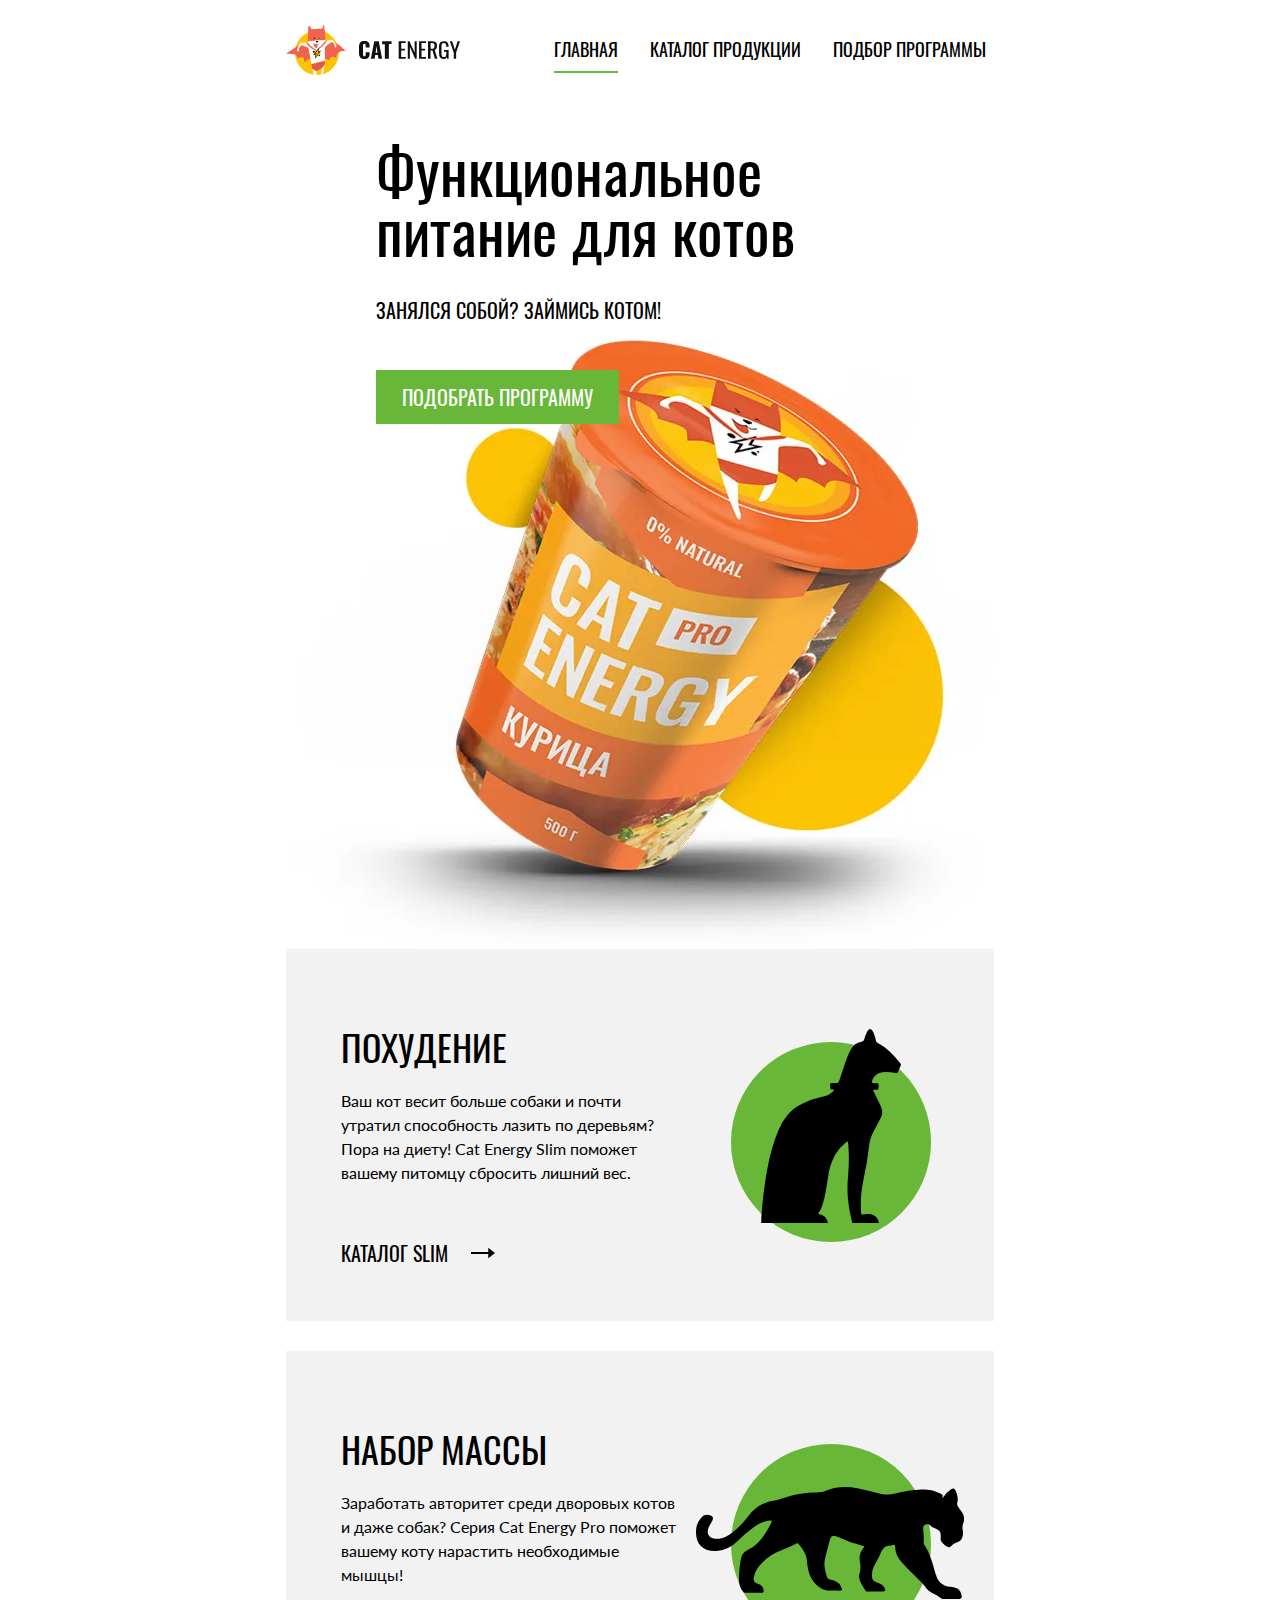
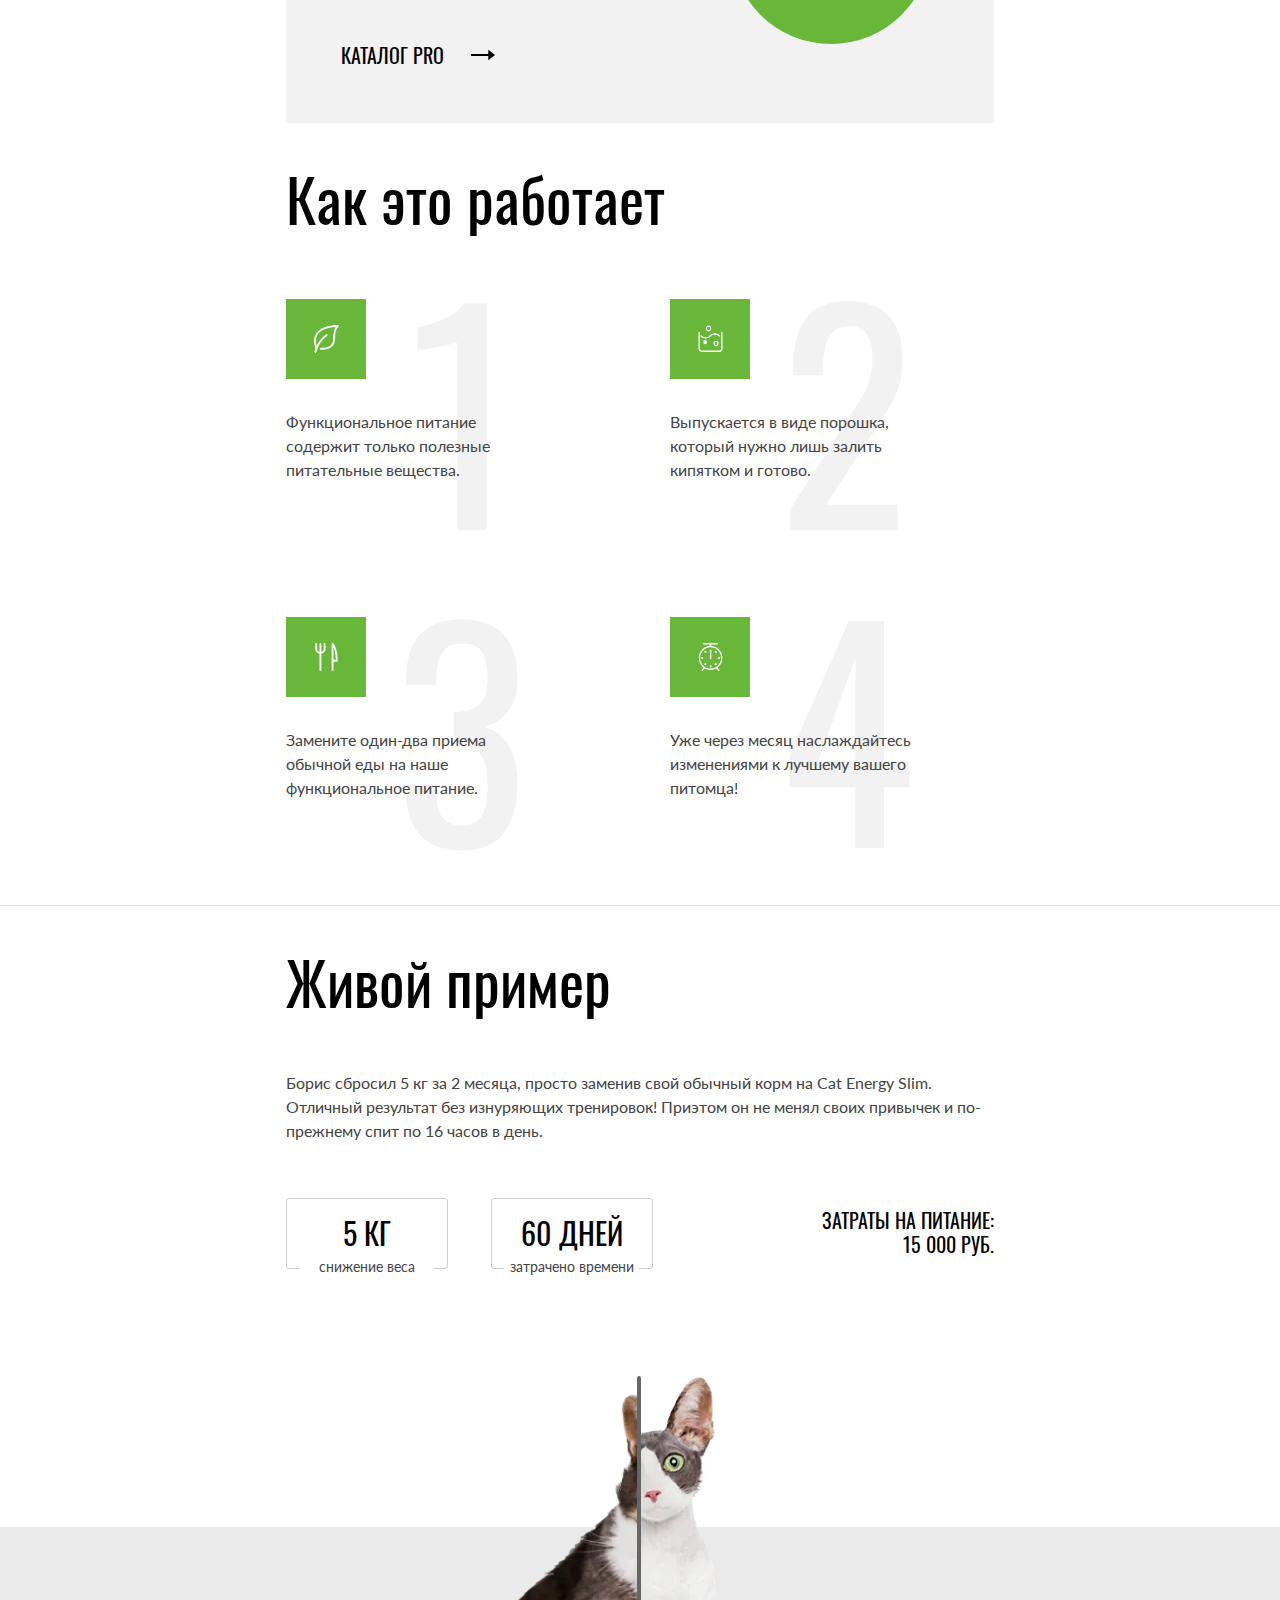
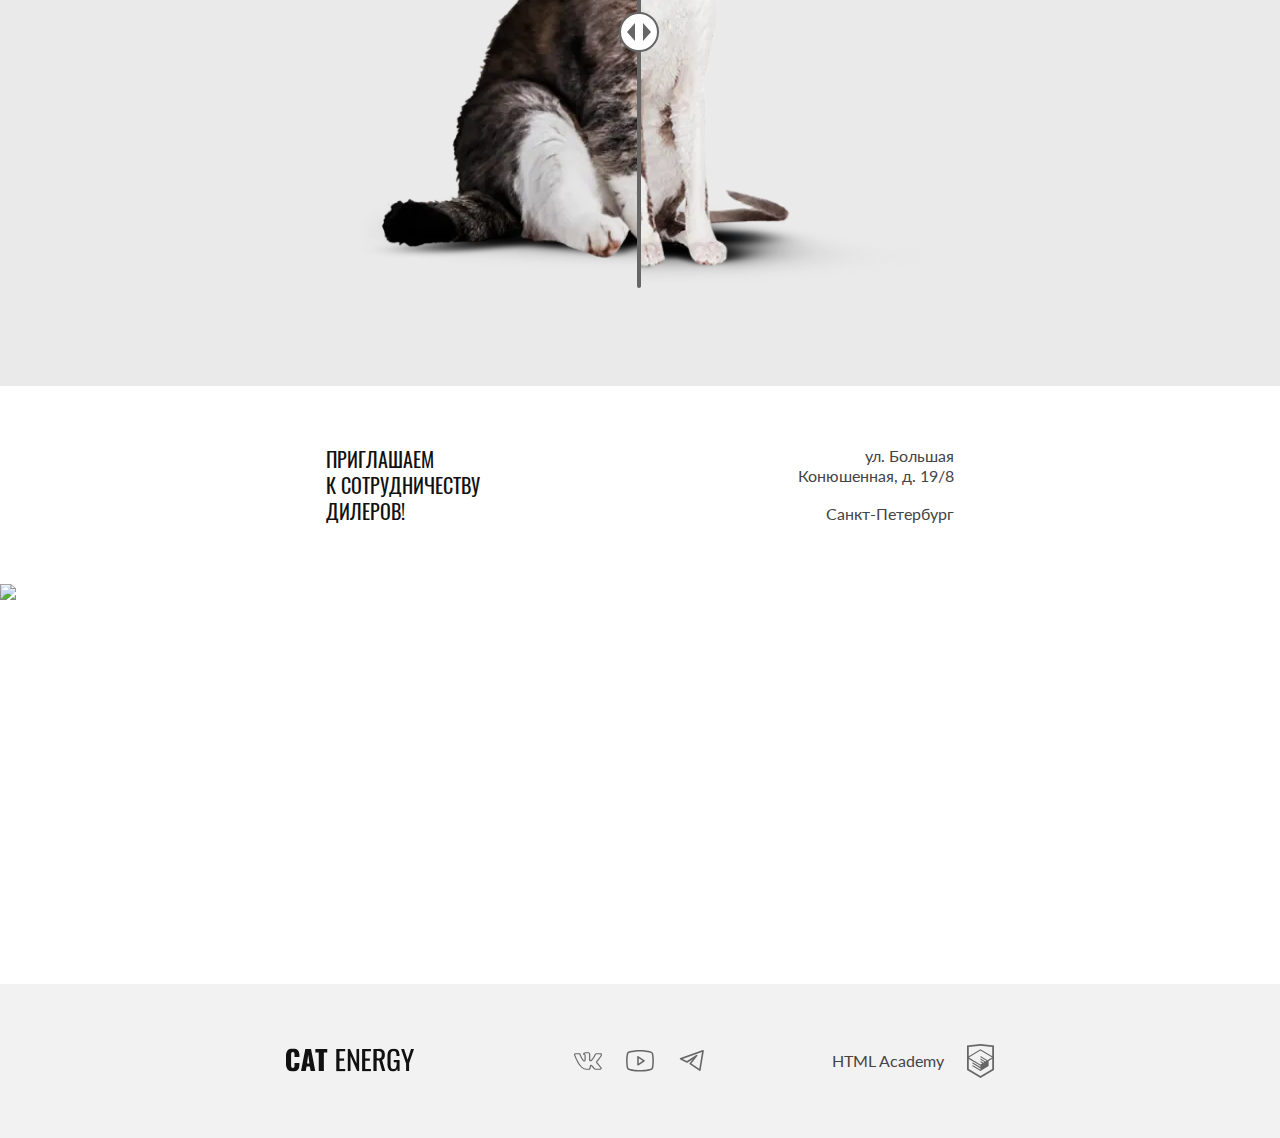
==== commit 6062177d: "Deploying to gh-pages from @ htmlacademy-adaptive/1313907-cat-energy-2@9d2269b5384a7891d636b22406c40" ====
--- a/index.html
+++ b/index.html
@@ -1 +1 @@
-<!DOCTYPE html><html class="page" lang="ru"><head><meta charset="UTF-8"><title>Cat Energy</title><meta name="viewport" content="width=device-width,initial-scale=1"><link rel="icon" href="favicon.ico"><!-- 32×32 --><link rel="icon" href="favicons/icon.svg" type="image/svg+xml"><link rel="apple-touch-icon" href="favicons/icon-180.png"><link rel="manifest" href="manifest.webmanifest"><link rel="stylesheet" href="styles/styles.css"><link rel="preload" href="/source/fonts/lato/Lato-Regular.woff2" type="font/woff2" as="font" crossorigin="anonymous"><link rel="preload" href="/source/fonts/oswald/oswaldregular.woff2" type="font/woff2" as="font" crossorigin="anonymous"></head><body class="page__body"><header class="main-header"><div class="container"><nav class="navigation"><a class="navigation__logo" href="index.html"><picture><source media="(min-width: 1440px)" srcset="images/logo-desktop.svg" width="70" height="59" type="image/svg+xml"><source media="(min-width: 768px)" srcset="images/logo-tablet.svg" width="60" height="50" type="image/svg+xml"><img class="navigation__logo-image" src="images/logo-mobile.svg" width="33" height="38" alt="Логотип сайта Cat Energy."></picture><img class="navigation__logo-text" src="images/logo-text.svg" alt="Логотип сайта Cat-energy." width="101" height="18"></a><div class="navigation__wrapper"><ul class="navigation__list navigation__list--show"><li class="navigation__item navigation__item--current"><a class="navigation__link" href="index.html">Главная</a></li><li class="navigation__item"><a class="navigation__link" href="catalog.html">Каталог продукции</a></li><li class="navigation__item"><a class="navigation__link" href="#">Подбор программы</a></li></ul></div><div class="button-wrapper"><button class="burger-button burger-button--hide" type="button"><span class="visually-hidden">Открыть меню</span></button></div></nav><section class="promo"><div class="container promo__container"><h1 class="promo__title">Функциональное<br>питание для котов</h1><p class="promo__description">Занялся собой? Займись котом!</p><picture class="promo__image"><source media="(min-width: 1440px)" width="552" height="499" type="image/png" srcset="images/index-images/hero-image@1x.png, images/index-images/hero-image@2x.png 2x"><source media="(min-width: 768px)" width="709" height="609" type="image/png" srcset="images/index-images/hero-image-tablet@1x.png, images/index-images/hero-image-tablet@2x.png 2x"><img class="promo__image" src="images/index-images/hero-image-mobile@1x.png" srcset="images/index-images/hero-image-mobile@2x.png 2x" width="280" height="270" alt="Полезная еда для котов."></picture><a class="button button--margin button--grid button--padding" href="program.html">Подобрать программу</a></div></section></div></header><main class="main-container"><section class="programs"><h2 class="visually-hidden">Наше предложение.</h2><div class="container feature-wrapper"><article class="feature feature--slim-icon"><h3 class="feature__title">Похудение</h3><p class="feature__description">Ваш кот весит больше собаки и почти утратил способность лазить по деревьям? Пора на диету! Cat Energy Slim поможет вашему питомцу сбросить лишний вес.</p><a class="feature__link" href="catalog-slim.html">Каталог Slim</a></article><article class="feature feature--pro-icon"><h3 class="feature__title">Набор Массы</h3><p class="feature__description">Заработать авторитет среди дворовых котов и даже собак? Серия Cat Energy Pro поможет вашему коту нарастить необходимые мышцы!</p><a class="feature__link" href="catalog-pro.html">Каталог Pro</a></article></div></section><section class="about-product"><div class="container about-product__container"><h2 class="about-product__title">Как это работает</h2><ul class="about-product__list"><li class="about-product__item about-product__item--leaf">Функциональное питание содержит только полезные питательные вещества.</li><li class="about-product__item about-product__item--water">Выпускается в виде порошка, который нужно лишь залить кипятком и готово.</li><li class="about-product__item about-product__item--cutlery">Замените один-два приема обычной еды на наше функциональное питание.</li><li class="about-product__item about-product__item--time">Уже через месяц наслаждайтесь изменениями к лучшему вашего питомца!</li></ul></div></section><section class="history"><div class="container history__container"><h2 class="history__title">Живой пример</h2><p class="history__intro">Борис сбросил 5 кг за 2 месяца, просто заменив свой обычный корм на Cat Energy Slim. Отличный результат без изнуряющих тренировок! Приэтом он не менял своих привычек и по-прежнему спит по 16 часов в день.</p><dl class="history__list"><div class="history__item"><dt class="history__number">5 кг</dt><dd class="history__description">снижение веса</dd></div><div class="history__item"><dt class="history__number">60 дней</dt><dd class="history__description">затрачено времени</dd></div></dl><p class="history__cost">Затраты на питание&#58; <span>15 000 руб.</span></p><div class="slider"><ul class="slider__list"><li class="slider__item slider__item--before"><picture class="slider__picture"><source media="(min-width: 768px)" type="image/png" width="560" height="512" srcset="images/index-images/fat-cat-tablet@1x.png, images/index-images/fat-cat-tablet@2x.png 2x"><img class="slider__item-image" src="images/index-images/fat-cat-mobile@1x.png" srcset="images/index-images/fat-cat-mobile@2x.png" width="280" height="256" alt="Фотография упитанного кота."></picture></li><li class="slider__item slider__item--after"><picture><source media="(min-width: 768px)" type="image/png" width="560" height="512" srcset="images/index-images/thin-cat-tablet@1x.png, images/index-images/thin-cat-tablet@2x.png 2x"><img class="slider__item-image" src="images/index-images/thin-cat-mobile@1x.png" srcset="images/index-images/thin-cat-mobile@2x.png" width="280" height="256" alt="Фотография худого кота."></picture></li></ul><button class="slider__button" type="button"><span class="visually-hidden">Кнопка слайдера</span></button></div></div></section><section class="map"><div class="map__container"><h3 class="visually-hidden">Карта города Санкт-Петербург.</h3><div class="contact"><div class="contact__container"><h2 class="contact__title">приглашаем<br>к сотрудничеству<br>дилеров!</h2><address class="contact__address">ул. Большая<br>Конюшенная, д. 19/8<br><span class="contact__address-city">Санкт-Петербург</span></address></div></div><picture class="map__image"><source width="1220" height="400" type="image/png" media="(min-width: 1280px)" srcset="images/location-desktop@1x.png, images/location-desktop@2x.png 2x"><source width="768" height="400" type="image/png" media="(min-width: 768px)" srcset="images/location-tablet@1x.png, images/location-tablet@2x.png 2x"><img src="images/location-mobile@1x.png" srcset="images/location-mobile@2x.png 2x" alt="Мы на карте" width="320" height="362"></picture><iframe class="map__iframe" src="https://yandex.ru/map-widget/v1/?um=constructor%3A2895c96e2f1a8feac164e56df0adafb1c69e2a571d6e4a2fef786ed781cccdd6&amp;source=constructor"></iframe></div></section></main><footer class="main-footer"><div class="main-footer__container"><a class="main-footer__logo" href="index.html"><img class="main-footer__logo-image" src="images/logo-text.svg" width="128" height="24" alt="Логотип сайта Cat Energy."></a><ul class="social"><li class="social__item"><a class="social__link social__link--vkontakte" href="#"><span class="visually-hidden">ВКонтакте</span></a></li><li class="social__item"><a class="social__link social__link--youtube" href="#"><span class="visually-hidden">Ютуб</span></a></li><li class="social__item"><a class="social__link social__link--telegram" href="#"><span class="visually-hidden">Телеграмм</span></a></li></ul><a class="main-footer__logo-copyright" href="https://htmlacademy.ru/intensive/adaptive"><p class="main-footer__text">HTML Academy</p><svg width="27" height="34"><use href="icons/stack.svg#logo-html-academy"></use></svg></a></div></footer><script src="scripts/index.js" defer="defer"></script></body></html>+<!DOCTYPE html><html class="page" lang="ru"><head><meta charset="UTF-8"><title>Cat Energy</title><meta name="viewport" content="width=device-width,initial-scale=1"><link rel="icon" href="favicon.ico"><!-- 32×32 --><link rel="icon" href="favicons/icon.svg" type="image/svg+xml"><link rel="apple-touch-icon" href="favicons/icon-180.png"><link rel="manifest" href="manifest.webmanifest"><link rel="stylesheet" href="styles/styles.css"><link rel="preload" href="/source/fonts/lato/Lato-Regular.woff2" type="font/woff2" as="font" crossorigin="anonymous"><link rel="preload" href="/source/fonts/oswald/oswaldregular.woff2" type="font/woff2" as="font" crossorigin="anonymous"></head><body class="page__body"><header class="main-header"><div class="container"><nav class="navigation navigation--nojs"><a class="navigation__logo" href="index.html"><picture><source media="(min-width: 1440px)" srcset="images/logo-desktop.svg" width="70" height="59" type="image/svg+xml"><source media="(min-width: 768px)" srcset="images/logo-tablet.svg" width="60" height="50" type="image/svg+xml"><img class="navigation__logo-image" src="images/logo-mobile.svg" width="33" height="38" alt="Логотип сайта Cat Energy."></picture><img class="navigation__logo-text" src="images/logo-text.svg" alt="Логотип сайта Cat-energy." width="101" height="18"></a><div class="navigation__wrapper"><ul class="navigation__list navigation__list--nojs"><li class="navigation__item navigation__item--current"><a class="navigation__link" href="index.html">Главная</a></li><li class="navigation__item"><a class="navigation__link" href="catalog.html">Каталог продукции</a></li><li class="navigation__item"><a class="navigation__link" href="#">Подбор программы</a></li></ul></div><div class="button-wrapper button-wrapper--nojs"><button class="burger-button burger-button--hide" type="button"><span class="visually-hidden">Открыть меню</span></button></div></nav><section class="promo"><div class="container promo__container"><h1 class="promo__title">Функциональное<br>питание для котов</h1><p class="promo__description">Занялся собой? Займись котом!</p><picture class="promo__image"><source media="(min-width: 1440px)" width="552" height="499" type="image/webp" srcset="images/index-images/hero-image@1x.webp, images/index-images/hero-image@2x.webp 2x"><source media="(min-width: 768px)" width="709" height="609" type="image/webp" srcset="images/index-images/hero-image-tablet@1x.webp, images/index-images/hero-image-tablet@2x.webp 2x"><img class="promo__image" src="images/index-images/hero-image-mobile@1x.webp" srcset="images/index-images/hero-image-mobile@2x.webp 2x" width="280" height="270" alt="Полезная еда для котов."></picture><a class="button button--margin button--grid button--padding" href="program.html">Подобрать программу</a></div></section></div></header><main class="main-container"><section class="programs"><h2 class="visually-hidden">Наше предложение.</h2><div class="container feature-wrapper"><article class="feature feature--slim-icon"><h3 class="feature__title">Похудение</h3><p class="feature__description">Ваш кот весит больше собаки и почти утратил способность лазить по деревьям? Пора на диету! Cat Energy Slim поможет вашему питомцу сбросить лишний вес.</p><a class="feature__link" href="catalog-slim.html">Каталог Slim</a></article><article class="feature feature--pro-icon"><h3 class="feature__title">Набор Массы</h3><p class="feature__description">Заработать авторитет среди дворовых котов и даже собак? Серия Cat Energy Pro поможет вашему коту нарастить необходимые мышцы!</p><a class="feature__link" href="catalog-pro.html">Каталог Pro</a></article></div></section><section class="about-product"><div class="container about-product__container"><h2 class="about-product__title">Как это работает</h2><ul class="about-product__list"><li class="about-product__item about-product__item--leaf">Функциональное питание содержит только полезные питательные вещества.</li><li class="about-product__item about-product__item--water">Выпускается в виде порошка, который нужно лишь залить кипятком и готово.</li><li class="about-product__item about-product__item--cutlery">Замените один-два приема обычной еды на наше функциональное питание.</li><li class="about-product__item about-product__item--time">Уже через месяц наслаждайтесь изменениями к лучшему вашего питомца!</li></ul></div></section><section class="history"><div class="container history__container"><h2 class="history__title">Живой пример</h2><p class="history__intro">Борис сбросил 5 кг за 2 месяца, просто заменив свой обычный корм на Cat Energy Slim. Отличный результат без изнуряющих тренировок! Приэтом он не менял своих привычек и по-прежнему спит по 16 часов в день.</p><dl class="history__list"><div class="history__item"><dt class="history__number">5 кг</dt><dd class="history__description">снижение веса</dd></div><div class="history__item"><dt class="history__number">60 дней</dt><dd class="history__description">затрачено времени</dd></div></dl><p class="history__cost">Затраты на питание&#58; <span>15 000 руб.</span></p><div class="slider"><ul class="slider__list"><li class="slider__item slider__item--before"><picture class="slider__picture"><source media="(min-width: 768px)" type="image/webp" width="560" height="512" srcset="images/index-images/fat-cat-tablet@1x.webp, images/index-images/fat-cat-tablet@2x.webp 2x"><img class="slider__item-image" src="images/index-images/fat-cat-mobile@1x.webp" srcset="images/index-images/fat-cat-mobile@2x.webp" width="280" height="256" alt="Фотография упитанного кота."></picture></li><li class="slider__item slider__item--after"><picture><source media="(min-width: 768px)" type="image/webp" width="560" height="512" srcset="images/index-images/thin-cat-tablet@1x.webp, images/index-images/thin-cat-tablet@2x.webp 2x"><img class="slider__item-image" src="images/index-images/thin-cat-mobile@1x.webp" srcset="images/index-images/thin-cat-mobile@2x.webp" width="280" height="256" alt="Фотография худого кота."></picture></li></ul><button class="slider__button" type="button"><span class="visually-hidden">Кнопка слайдера</span></button></div></div></section><section class="map"><div class="map__container"><h3 class="visually-hidden">Карта города Санкт-Петербург.</h3><div class="contact"><div class="contact__container"><h2 class="contact__title">приглашаем<br>к сотрудничеству<br>дилеров!</h2><address class="contact__address">ул. Большая<br>Конюшенная, д. 19/8<br><span class="contact__address-city">Санкт-Петербург</span></address></div></div><picture class="map__image map__image--nojs"><source width="1220" height="400" type="image/webp" media="(min-width: 1280px)" srcset="images/location-desktop@1x.webp, images/location-desktop@2x.webp 2x"><source width="768" height="400" type="image/webp" media="(min-width: 768px)" srcset="images/location-tablet@1x.webp, images/location-tablet@2x.webp 2x"><img src="images/location-mobile@1x.webp" srcset="images/location-mobile@2x.webp 2x" alt="Мы на карте" width="320" height="362"></picture><iframe class="map__iframe" src="https://yandex.ru/map-widget/v1/?um=constructor%3A2895c96e2f1a8feac164e56df0adafb1c69e2a571d6e4a2fef786ed781cccdd6&amp;source=constructor"></iframe></div></section></main><footer class="main-footer"><div class="main-footer__container"><a class="main-footer__logo" href="index.html"><img class="main-footer__logo-image" src="images/logo-text.svg" width="128" height="24" alt="Логотип сайта Cat Energy."></a><ul class="social"><li class="social__item"><a class="social__link social__link--vkontakte" href="#"><span class="visually-hidden">ВКонтакте</span></a></li><li class="social__item"><a class="social__link social__link--youtube" href="#"><span class="visually-hidden">Ютуб</span></a></li><li class="social__item"><a class="social__link social__link--telegram" href="#"><span class="visually-hidden">Телеграмм</span></a></li></ul><a class="main-footer__logo-copyright" href="https://htmlacademy.ru/intensive/adaptive"><p class="main-footer__text">HTML Academy</p><svg width="27" height="34"><use href="icons/stack.svg#logo-html-academy"></use></svg></a></div></footer><script src="scripts/index.js" defer="defer"></script></body></html>--- a/styles/styles.css
+++ b/styles/styles.css
@@ -1 +1 @@
-@font-face{font-family:Lato;font-weight:400;font-style:normal;src:url(../fonts/lato/Lato-Regular.woff2)format("woff2");font-display:swap}@font-face{font-family:Oswald;font-weight:400;font-style:normal;src:url(../fonts/oswald/oswaldregular.woff2)format("woff2");font-display:swap}.page__body{color:#444;background-color:#fff;min-width:320px;font-family:Lato,Arial,sans-serif;font-weight:400}*,:before,:after{box-sizing:border-box}.visually-hidden{clip:rect(0 0 0 0);border:0;width:1px;height:1px;margin:-1px;padding:0;position:absolute;overflow:hidden}.container{width:320px;margin:0 auto}@media (width>=768px){.container{width:768px}}@media (width>=1440px){.container{width:1220px;padding:0}.container--background{background-image:linear-gradient(90deg,#fff 50%,#68b738d9 50%),url(../images/index-background-desktop@2x.webp);background-position:100%;background-repeat:no-repeat;background-size:contain}}.button{text-align:center;color:#fff;text-transform:uppercase;background-color:#68b738;padding:10px;font-family:Oswald,Arial,sans-serif;font-size:16px;font-weight:400;line-height:20px;text-decoration:none;display:block}.button:hover{background-color:#5eaa2f}.button:focus-visible{outline-color:#68b738}.button:active{color:#ffffff4d}.button--background-color{background-color:#f2f2f2}.button--background-color:hover{background-color:#ebebeb}.button--text-color,.button--text-color:active{color:#444}@media (width>=768px){.button{padding:14px;font-size:20px;line-height:26px}.button--margin{margin-bottom:auto;margin-right:auto}.button--padding{padding-left:26px;padding-right:26px}.button--grid{grid-area:3/1/4/-1}}.burger-button{border:1px solid #000;width:24px;margin:0;padding:0;transition:transform .4s cubic-bezier(.23,1,.32,1)}.burger-button--hide{display:none}.burger-button--show{border:none}.burger-button:before{content:"";border:1px solid #000;width:24px;transition:transform .4s cubic-bezier(.23,1,.32,1);position:absolute;top:1px;left:0}.burger-button:after{content:"";border:1px solid #000;width:24px;transition:transform .4s cubic-bezier(.23,1,.32,1);position:absolute;bottom:35%;left:0;transform:translateY(-50%)}.burger-button--show:before{transform:translateY(5px)rotate(-405deg)}.burger-button--show:after{transform:translateY(-4px)rotate(405deg)}.button-wrapper{width:24px;height:18px;display:inline-block;position:relative}@media (width>=768px){.button-wrapper{display:none}}.button-show-more{cursor:pointer;background-color:#0000;border:0;grid-column:1/-1;place-self:center;width:50px;height:50px;padding:0;transition:transform .4s cubic-bezier(.23,1,.32,1)}.button-show-more:hover{transform:rotate(360deg)scale(1.2)}@media (width>=768px){.button-show-more{width:70px;height:70px}.button-show-more svg{width:60px;height:60px}}.input{text-transform:uppercase;color:#444;font-family:Oswald,Arial,sans-serif;font-size:20px;font-weight:400}.page__body{margin:0}.catalog{padding-top:27px}@media (width>=768px){.catalog{padding-top:65px}}@media (width>=1440px){.catalog{padding-top:48px}}.catalog__container{max-width:320px;margin:0 auto}@media (width>=768px){.catalog__container{max-width:708px}}@media (width>=1440px){.catalog__container{max-width:1220px}}.catalog__title{color:#000;margin:0 0 38px 20px;font-family:Oswald,Arial,sans-serif;font-size:36px;font-weight:400;line-height:36px}@media (width>=768px){.catalog__title{border-bottom:none;margin-bottom:84px;margin-left:0;font-size:60px;line-height:60px}.catalog__list{grid-template-columns:repeat(4,132px);gap:60px;display:grid}}@media (width>=1440px){.catalog__list{grid-template-columns:repeat(4,245px);column-gap:80px}}.catalog__item{border-top:1px solid #ebebeb;border-bottom:1px solid #ebebeb;grid-template-rows:repeat(3,auto);grid-template-columns:140px 140px;padding:22px 20px 24px;display:grid}.catalog__item:first-child{border-top:2px solid #ebebeb}@media (width>=768px){.catalog__item{background-image:linear-gradient(#fff 82px,#f2f2f2 82px);border:none;grid-template-columns:250px;min-height:511px;padding:0 37px 40px}.catalog__item:first-child{border-top:none}.catalog__item:nth-child(odd){grid-column:1/3}.catalog__item:nth-child(2n){grid-column:3/5}}@media (width>=1440px){.catalog__item{padding:0 0 40px}.catalog__item:nth-child(odd),.catalog__item:nth-child(2n){grid-column:auto}}.catalog__image-link{grid-area:1/1/3/2;place-self:center}@media (width>=768px){.catalog__image-link{grid-area:1/1/2/-1;place-self:flex-start center;margin-top:10px}}@media (width>=1440px){.catalog__image-link{margin-top:12px}.catalog__image-link--margin{margin-top:27px}}.catalog__title-link{grid-area:1/2/2/3;text-decoration:none}@media (width>=768px){.catalog__title-link{grid-area:2/1/3/-1}}.catalog__item-title{text-transform:uppercase;color:#222;margin:0 0 14px;padding-right:50px;font-family:Oswald,Arial,sans-serif;font-size:16px;font-weight:400;line-height:20px}@media (width>=768px){.catalog__item-title{text-align:center;margin:19px 0 0;padding:0 50px;font-size:20px;line-height:24px}}@media (width>=1440px){.catalog__item-title{padding:0 50px}}.catalog__info{grid-template-columns:1fr 1fr;margin:0;font-size:12px;line-height:16px;display:grid}@media (width>=768px){.catalog__info{margin-top:20px}}@media (width>=1440px){.catalog__info{margin-bottom:32px;padding:0 42px}}.catalog__info-title{color:#111;border-bottom:1px solid #cdcdcd;font-size:12px;line-height:16px}@media (width>=768px){.catalog__info-title{font-size:16px;line-height:20px}}.catalog__item-image{max-width:100%;display:block}.catalog__info-description{text-align:right;border-bottom:1px solid #cdcdcd;margin-left:0;font-size:12px;line-height:16px}@media (width>=768px){.catalog__info-description{font-size:16px;line-height:28px}}.catalog__button{grid-column:1/-1;align-self:flex-end;margin-top:17px}@media (width>=768px){.catalog__button{margin-top:32px;padding:10px 14px;font-size:16px;line-height:20px}}@media (width>=1440px){.catalog__button{width:169px;margin:0 auto}}.catalog__item-more{border-top:1px solid #ebebeb;border-bottom:1px solid #ebebeb;grid-template-columns:140px 140px;padding-top:20px;padding-bottom:25px;padding-left:20px;display:grid}@media (width>=768px){.catalog__item-more{border:2px solid #f2f2f2;grid-template-rows:159px min-content auto;grid-template-columns:250px;align-self:flex-end;min-height:429px;padding:0 35px 40px}.catalog__item-more:nth-child(odd){grid-column:1/3}.catalog__item-more:nth-child(2n){grid-column:3/5}}@media (width>=1440px){.catalog__item-more{grid-template-rows:148px min-content auto;padding:0 0 40px}.catalog__item-more:nth-child(odd),.catalog__item-more:nth-child(2n){grid-column:auto}}.catalog__item-show-more-title{grid-column:1/-1;justify-self:center;margin:8px 0;padding:0}@media (width>=768px){.catalog__item-show-more-title{text-align:center;align-self:flex-start;margin-top:0;margin-bottom:20px;padding:0 38px;font-size:20px}}@media (width>=1440px){.catalog__item-show-more-title{margin-bottom:25px;padding:0 38px}}.catalog__item-subtitle{grid-column:1/-1;justify-self:center;margin:0 0 4px;font-size:12px;line-height:16px}@media (width>=768px){.catalog__item-subtitle{text-align:center;padding:0 20px;font-size:16px;line-height:18px}}@media (width>=1440px){.catalog__item-subtitle{padding:0 38px}}.main-header{background-color:#393a3e;background-image:-webkit-linear-gradient(#68b738d9 55%,#fff 55%),-webkit-image-set(url(../images/index-background-mobile@1x.webp) 1x type("image/webp"),url(../images/index-background-mobile@2x.webp) 2x type("image/webp"),url(../images/index-background-mobile@1x.jpg) 1x type("image/jpg"),url(../images/index-background-mobile@1x.jpg) 2x type("image/jpg")),-webkit-linear-gradient(#fff 0%,#393a3e 0%);background-image:linear-gradient(#68b738d9 55%,#fff 55%),image-set("../images/index-background-mobile@1x.webp" 1x type("image/webp"),"../images/index-background-mobile@2x.webp" 2x type("image/webp"),"../images/index-background-mobile@1x.jpg" 1x type("image/jpg"),"../images/index-background-mobile@1x.jpg" 2x type("image/jpg")),linear-gradient(#fff 0%,#393a3e 0%);background-position:0 66px;background-repeat:no-repeat;background-size:100%;width:320px;margin:0 auto}@media (width>=768px){.main-header{background-color:#fff;background-image:none;width:768px}}@media (width>=1440px){.main-header{background-color:#68b738;background-image:-webkit-linear-gradient(90deg,#fff 50%,#68b738d9 50%),-webkit-image-set(url(../images/index-background-desktop@1x.webp) 1x type("image/webp"),url(../images/index-background-desktop@2x.webp) 2x type("image/webp"),url(../images/index-background-desktop@1x.jpg) 1x type("image/jpg"),url(../images/index-background-desktop@2x.jpg) 2x type("image/jpg")),-webkit-linear-gradient(90deg,#fff 50%,#393a3e 50%);background-image:linear-gradient(90deg,#fff 50%,#68b738d9 50%),image-set("../images/index-background-desktop@1x.webp" 1x type("image/webp"),"../images/index-background-desktop@2x.webp" 2x type("image/webp"),"../images/index-background-desktop@1x.jpg" 1x type("image/jpg"),"../images/index-background-desktop@2x.jpg" 2x type("image/jpg")),linear-gradient(90deg,#fff 50%,#393a3e 50%);background-position:100%,50vw;background-repeat:no-repeat;background-size:100%,1042px 694px;width:auto;min-height:694px}}.catalog-header{background-color:#fff;background-image:none}@media (width<=767px){.catalog-header{border-bottom:2px solid #ebebeb}}@media (width>=1440px){.catalog-header{min-height:auto}}.navigation{text-transform:uppercase;background-color:#fff;align-items:center;width:320px;margin:0 auto;padding:13px 20px 15px;font-family:Oswald,Arial,sans-serif;font-size:20px;font-weight:400;line-height:20px;display:flex;position:relative}@media (width>=768px){.navigation{width:768px;padding:25px 30px 0;font-size:18px}}@media (width>=1440px){.navigation{background-color:#0000;justify-content:space-between;width:1220px;padding:55px 0 29px}}.navigation__logo{align-items:center;margin-right:auto;display:flex}.navigation__logo:hover{opacity:.8}.navigation__logo:focus-visible{outline-color:#68b738}.navigation__logo:active{opacity:.6}@media (width>=768px){.navigation__logo{margin-right:94px}}picture{font-size:0;display:flex}.navigation__logo-text{margin-left:56px}@media (width>=768px){.navigation__logo-text{margin-left:13px}}@media (width>=1440px){.navigation__logo-text{width:118px;height:21px}}.navigation__list{margin:0;padding:0;list-style-type:none}@media (width<=768px){.navigation__list{display:none}.navigation__list--show{background-color:#fff;flex-direction:column;width:100%;display:flex;position:absolute;top:66px;left:0}}@media (width>=768px){.navigation__list{flex-wrap:wrap;gap:0 32px;display:flex}}@media (width>=1440px){.navigation__list{gap:33px}}.navigation__item{border-top:1px solid #e6e6e6;justify-items:center}@media (width>=768px){.navigation__item{border-top:none}.navigation__item--current{border-bottom:2px solid #68b738}.navigation__item:last-child .navigation__link{padding-right:0}}@media (width>=1440px){.navigation__item--current{border-color:#fff}.navigation__item--current-catalog{border-color:#68b738}}.navigation__link{color:#000;padding:22px 10px 24px;text-decoration:none;display:block}.navigation__link:hover{opacity:.6}.navigation__link:focus-visible{outline-color:#68b738}.navigation__link:active{opacity:.3}@media (width>=768px){.navigation__link{padding:12px 0}}@media (width>=1440px){.navigation__link{color:#fff;font-size:20px}.navigation__link--color{color:#000}}.promo{text-align:center;color:#fff;padding-top:27px;font-family:Oswald,Arial,sans-serif;line-height:36px}@media (width>=768px){.promo{text-align:left;background-color:#fff;background-image:none}}@media (width>=1440px){.promo{background-color:#0000}}.promo__container{padding:0 20px}@media (width>=768px){.promo__container{grid-template-rows:auto min-content 1fr;padding:38px 120px 0;display:grid}}@media (width>=1440px){.promo__container{grid-template-rows:160px 70px 1fr;grid-template-columns:1fr 1fr;padding-top:55px;padding-left:80px}}.promo__title{margin:0 0 25px;font-size:36px;font-weight:400}@media (width>=768px){.promo__title{color:#000;margin-bottom:40px;font-size:60px;line-height:60px}}.promo__description{text-transform:uppercase;margin:0 0 29px;font-size:14px;line-height:14px}@media (width>=768px){.promo__description{color:#000;z-index:2;grid-area:2/1/2/-1;align-self:flex-start;margin-bottom:50px;font-size:20px;line-height:20px}.promo__image{grid-area:2/1/4/-1;margin-top:20px;margin-left:-45px}}@media (width>=1440px){.promo__image{grid-area:1/2/-1/-1;margin-top:-41px;margin-left:-73px}}.programs{padding-top:20px}@media (width>=768px){.programs{padding-top:0}}@media (width>=1440px){.programs{padding-top:82px}}.feature-wrapper{flex-direction:column;gap:20px;padding:0 20px;display:flex}@media (width>=768px){.feature-wrapper{gap:30px;padding:0 30px}}@media (width>=1440px){.feature-wrapper{grid-template-columns:repeat(4,1fr);gap:80px;padding:0;display:grid}}.feature{background-color:#f2f2f2;padding:30px 20px 24px;position:relative}.feature:before{content:"";background-color:#68b738;border-radius:100%;width:50px;height:50px;position:absolute;top:25px;left:20px}.feature--slim-icon:after{content:"";background-image:url(../icons/stack.svg#cat-slim);width:36px;height:50px;position:absolute;top:23px;left:27px}.feature--pro-icon:after{content:"";background-image:url(../icons/stack.svg#cat-pro);width:67px;height:28px;position:absolute;top:35px;left:10px}@media (width>=768px){.feature{padding:80px 316px 60px 55px}.feature:before{width:200px;height:200px;top:52%;left:445px;transform:translateY(-50%)}.feature--slim-icon:after{width:140px;height:194px;top:80px;left:475px}.feature--pro-icon:after{width:268px;height:200px;top:92px;left:410px}}@media (width>=1440px){.feature{flex-direction:column;grid-column:1/3;padding:77px 43px 65px 52px;display:flex}.feature:nth-child(2n){grid-column:3/-1}.feature:before{width:100px;height:100px;top:46px;left:52px;transform:translateY(0)}.feature--slim-icon:after{width:70px;height:97px;top:42px;left:67px}.feature--pro-icon:after{width:134px;height:100px;top:45px;left:33px}}.feature__title{text-transform:uppercase;color:#000;margin:0 0 29px 71px;font-family:Oswald,Arial,sans-serif;font-size:24px;font-weight:400;line-height:37px}@media (width>=768px){.feature__title{margin-bottom:24px;margin-left:0;font-size:36px;line-height:36px}}@media (width>=1440px){.feature__title{margin-bottom:73px;margin-left:162px}}.feature__description{border-bottom:1px solid #d9d9d9;margin:0 0 17px;padding-bottom:23px;padding-right:13px;font-size:14px;line-height:18px}@media (width>=768px){.feature__description{color:#000;border-bottom:none;margin-bottom:60px;padding-bottom:0;padding-right:0;font-size:16px;line-height:24px}}@media (width>=1440px){.feature__description{margin-bottom:35px}}.feature__link{text-transform:uppercase;color:#000;align-items:center;width:120px;font-family:Oswald,Arial,sans-serif;font-size:16px;line-height:16px;text-decoration:none;display:flex;position:relative}.feature__link:after{content:"";background-image:url(../icons/stack.svg#arrow);background-repeat:no-repeat;background-size:contain;width:24px;height:12px;margin-left:15px;transition:all .1s linear;position:absolute;right:0}@media (width>=768px){.feature__link:after{margin-left:25px}}.feature__link:hover:after{background-image:url(../icons/stack.svg#long-arrow);width:32px;right:-9px}.feature__link:active,.feature__link:active:after{opacity:.3}@media (width>=768px){.feature__link{width:154px;margin-top:auto;font-size:20px}}.about-product{padding-top:13px;padding-bottom:26px}@media (width>=768px){.about-product{border-bottom:1px solid #e6e6e6;padding-top:45px;padding-bottom:55px}}@media (width>=1440px){.about-product{border-bottom:none;padding-top:70px;padding-bottom:75px}}.about-product__container{padding:0 20px}@media (width>=768px){.about-product__container{padding:0 30px}}@media (width>=1440px){.about-product__container{padding:0}}.about-product__title{color:#000;margin:0 0 37px;font-family:Oswald,Arial,sans-serif;font-size:36px;font-weight:400}@media (width>=768px){.about-product__title{margin-bottom:36px;font-size:60px;line-height:60px}}@media (width>=1440px){.about-product__title{margin-bottom:38px}}.about-product__list{counter-reset:about-product__item;margin:0;padding:0;list-style-type:none}@media (width>=768px){.about-product__list{grid-template-columns:repeat(2,1fr);gap:50px 60px;display:grid}}@media (width>=1440px){.about-product__list{grid-template-columns:repeat(4,1fr);gap:5px}}.about-product__item{margin-bottom:26px;padding-left:80px;font-size:14px;line-height:18px;position:relative}.about-product__item:before{content:"";background-color:#68b738;width:60px;height:60px;position:absolute;top:-3px;left:0}.about-product__item--leaf:before{content:"";vertical-align:middle;background-image:url(../icons/stack.svg#leaf-icon);background-position:50%;background-repeat:no-repeat;background-size:25px 28px;display:inline-block}.about-product__item--water:before{content:"";vertical-align:middle;background-image:url(../icons/stack.svg#water-icon);background-position:50%;background-repeat:no-repeat;background-size:25px 28px;display:inline-block}.about-product__item--cutlery:before{content:"";vertical-align:middle;background-image:url(../icons/stack.svg#cutlery-icon);background-position:50%;background-repeat:no-repeat;background-size:25px 28px;display:inline-block}.about-product__item--time:before{content:"";vertical-align:middle;background-image:url(../icons/stack.svg#watch-icon);background-position:50%;background-repeat:no-repeat;background-size:25px 28px;display:inline-block}@media (width>=768px){.about-product__item{grid-column:1/2;margin-bottom:0;padding:35px 80px 50px 0;font-size:16px;line-height:24px}.about-product__item:nth-child(2n){grid-column:2/3}.about-product__item:before{width:80px;height:80px;margin-bottom:31px;display:block;position:static}.about-product__item:after{content:counter(about-product__item);counter-increment:about-product__item;text-align:center;color:#f2f2f2;z-index:-1;width:136px;height:280px;font-family:Oswald,Arial,sans-serif;font-size:280px;line-height:280px;position:absolute;top:0;right:80px}}@media (width>=1440px){.about-product__item{grid-column:auto;width:320px}.about-product__item:nth-child(2n){grid-column:auto}.about-product__item:after{top:-5px;right:75px}}.history{background-color:#eaeaea;margin:0 auto}@media (width>=768px){.history{background-color:#fff;background-image:linear-gradient(#fff 621px,#eaeaea 621px)}}@media (width>=1440px){.history{background-image:linear-gradient(#fff 140px,#eaeaea 140px)}}.history__container{padding:25px 20px}@media (width>=768px){.history__container{grid-template-columns:repeat(2,1fr);padding:45px 30px 100px;display:grid}}@media (width>=1440px){.history__container{grid-template-rows:repeat(8,auto);grid-template-columns:repeat(4,250px);column-gap:76px;padding:0 0 75px}}.history__title{color:#000;margin:0 0 40px;font-family:Oswald,Arial,sans-serif;font-size:36px;font-weight:400;line-height:40px}@media (width>=768px){.history__title{grid-column:1/-1;margin-bottom:60px;font-size:60px;line-height:60px}}@media (width>=1440px){.history__title{grid-column:1/3;margin-bottom:146px}}.history__intro{margin:0 0 20px;font-size:14px;line-height:18px}@media (width>=768px){.history__intro{grid-column:1/-1;margin-bottom:55px;font-size:16px;line-height:24px}}@media (width>=1440px){.history__intro{grid-column:1/3;margin-bottom:69px;padding-right:145px}}.history__list{gap:30px;margin:0 0 20px;display:flex}@media (width>=768px){.history__list{justify-content:stretch;gap:43px;margin-bottom:100px}}@media (width>=1440px){.history__list{grid-column:1/3;margin-bottom:54px}}.history__item{min-width:125px}.history__item:last-child{margin-right:0}@media (width>=768px){.history__item{width:162px}}.history__number{text-align:center;text-transform:uppercase;color:#000;border:1px solid #cdcdcd;border-radius:3px;padding-top:15px;padding-bottom:17px;font-family:Oswald,Arial,sans-serif;font-size:24px;line-height:24px}@media (width>=768px){.history__number{font-size:30px;line-height:37px}}.history__description{text-align:center;background-color:#eaeaea;width:80px;margin-top:-11px;margin-left:20px;font-size:12px;line-height:12px}@media (width>=768px){.history__description{background-color:#fff;width:135px;margin-top:-9px;margin-left:13px;font-size:14px;line-height:14px}}@media (width>=1440px){.history__description{background-color:#eaeaea}}.history__cost{text-align:center;text-transform:uppercase;color:#000;margin:0;font-family:Oswald,Arial,sans-serif;font-size:14px;line-height:20px}@media (width>=768px){.history__cost{text-align:right;width:190px;margin-top:10px;margin-bottom:auto;margin-left:auto;font-size:20px;line-height:24px}}@media (width>=1440px){.history__cost{text-align:left;grid-column:1/3;width:600px;margin:0}.history__cost>span{margin-left:60px}}.slider{position:relative}@media (width>=768px){.slider{grid-column:1/-1;justify-self:center}}@media (width>=1440px){.slider{grid-area:1/3/-1/-1;max-height:512px}}.slider__list{grid-template-columns:280px;margin:0;padding-left:0;list-style-type:none;display:grid;position:relative}@media (width>=768px){.slider__list{grid-template-columns:560px}}.slider__item{grid-area:1/1/-1/-1}.slider__item--before{z-index:10;background-image:linear-gradient(#fff 0%,#eaeaea 0%);width:50%;position:absolute;overflow:hidden}@media (width>=768px){.slider__item--before{background-image:linear-gradient(#fff 153px,#eaeaea 153px)}}@media (width>=1440px){.slider__item--before{background-image:linear-gradient(#fff 140px,#eaeaea 140px)}}.slider__button{box-sizing:border-box;z-index:20;background-color:#666;border:none;border-radius:2px;width:4px;height:100%;padding:0;position:absolute;top:2px;left:49%}.slider__button:hover{background-color:#68b738}.slider__button:focus-visible{outline-color:#68b738}.slider__button:active{opacity:.6;background-color:#5eaa2f}.slider__button:hover:before,.slider__button:focus-visible:before{border-color:#68b738}.slider__button:before{content:"";background-color:#fff;border:2px solid #666;border-radius:50%;width:40px;height:40px;position:absolute;top:50%;left:50%;transform:translate(-50%,-50%)}.slider__button:hover:after{background-color:#68b738}.slider__button:after{content:"";background-color:#666;width:24px;height:18px;position:absolute;top:50%;left:50%;transform:translate(-50%,-50%);-webkit-mask-image:url(../icons/stack.svg#slider-arrow);mask-image:url(../icons/stack.svg#slider-arrow);-webkit-mask-repeat:no-repeat;mask-repeat:no-repeat}@media (width>=768px){.slider__button{left:49.5%}}.contact{background-color:#fff;margin:0 auto;padding:30px 0;line-height:20px}@media (width>=768px){.contact{max-width:768px;padding:60px 0}}@media (width>=1440px){.contact{z-index:2;background-color:#fff;width:562px;padding:60px 80px;position:absolute;top:48.8%;left:calc(50% - 610px);transform:translateY(-50%)}}@media (width<=1439px){.contact--background{background-color:#f2f2f2}}.contact__container{justify-content:space-between;width:280px;margin:0 auto;display:flex}@media (width>=768px){.contact__container{width:708px;padding:0 40px}}@media (width>=1440px){.contact__container{width:auto;padding:0}}.contact__title{color:#111;text-transform:uppercase;margin:0;font-family:Oswald,Arial,sans-serif;font-size:16px;font-weight:400}@media (width>=768px){.contact__title{font-size:20px;line-height:26px}}.contact__address{font-size:14px;font-style:normal}@media (width>=768px){.contact__address{text-align:right;font-size:16px;line-height:20px}}@media (width>=1440px){.contact__address{text-align:left}}@media (width>=768px){.contact__address-city{margin-top:18px;display:block}}.map{margin:0 auto;position:relative}.map__container{grid-template-rows:auto auto;display:grid}.map__image{grid-area:2/1/-1/-1}.map__iframe{z-index:1;border:none;grid-area:2/1/-1/-1;width:100%;height:362px;display:block}@media (width>=768px){.map__iframe{height:400px}}.main-footer{background-color:#f2f2f2;margin:0 auto;padding:40px 0}@media (width>=768px){.main-footer{padding:60px 0}}@media (width>=1440px){.main-footer{padding:68px 0}}.main-footer__container{grid-template-columns:1fr;justify-content:center;display:grid}@media (width>=768px){.main-footer__container{grid-template-columns:repeat(3,1fr);justify-content:space-between;align-items:center;width:708px;margin:0 auto}}@media (width>=1440px){.main-footer__container{width:1220px}}.main-footer__text{color:#444;margin:0 auto 0 0;font-size:16px;line-height:20px}@media (width>=768px){.main-footer__text{margin-right:23px}}.main-footer__logo{justify-self:center;margin-bottom:20px}.main-footer__logo:hover{opacity:.8}.main-footer__logo:focus-visible{opacity:.8;outline-color:#68b738}.main-footer__logo:active{opacity:.6}@media (width>=768px){.main-footer__logo{grid-column:1/2;place-self:center left;margin-bottom:0;padding-bottom:0}}.main-footer__logo-copyright{fill:#666;justify-self:center;align-items:center;min-width:280px;margin-top:20px;text-decoration:none;display:flex}.main-footer__logo-copyright:focus-visible{outline-color:#68b738}.main-footer__logo-copyright:hover svg{fill:#68b738}.main-footer__logo-copyright:active svg,.main-footer__logo-copyright:active p{opacity:.3}@media (width>=768px){.main-footer__logo-copyright{grid-column:3/4;justify-self:flex-end;min-width:auto;margin-top:0;padding:0}}.social{border-top:1px solid #d9d9d9;border-bottom:1px solid #d9d9d9;justify-content:center;column-gap:24px;margin:0;padding:17px 0;list-style-type:none;display:flex}@media (width>=768px){.social{border:none;grid-column:2/3;justify-self:center;padding:0}}.social__link{background-color:#666;width:28px;height:22px;display:block}.social__link--vkontakte{-webkit-mask-image:url(../icons/stack.svg#vkontakte);mask-image:url(../icons/stack.svg#vkontakte)}.social__link--youtube{-webkit-mask-image:url(../icons/stack.svg#youtube);mask-image:url(../icons/stack.svg#youtube)}.social__link--telegram{-webkit-mask-image:url(../icons/stack.svg#telegram);mask-image:url(../icons/stack.svg#telegram)}.social__link:hover,.social__link:focus-visible{background-color:#68b738}.social__link:active{opacity:.3;background-color:#68b738}.additional-goods{padding-top:25px}@media (width>=768px){.additional-goods{padding-top:74px}}@media (width>=1440px){.additional-goods{padding-top:72px}}.additional-goods__container{flex-direction:column;row-gap:31px;padding:0 20px;display:flex}@media (width>=768px){.additional-goods__container{row-gap:73px;padding:0 30px}}@media (width>=1440px){.additional-goods__container{grid-template-columns:1fr 245px;gap:80px;padding:0;display:grid}}.additional-goods__title{color:#000;background-color:#fff;width:-moz-fit-content;width:fit-content;margin:0;font-family:Oswald,Arial,sans-serif;font-size:24px;font-weight:400;line-height:24px;position:relative;box-shadow:-40px 0 #fff,40px 0 #fff}.additional-goods__title:before{content:"";z-index:-1;background-color:#68b738;width:100vw;height:2px;position:absolute;top:14px;right:0;box-shadow:100vw 0 #68b738}@media (width>=768px){.additional-goods__title{margin-left:40px;padding-bottom:0;font-size:32px;line-height:32px}}@media (width>=1440px){.additional-goods__title{grid-column:1/-1;margin-left:0;font-size:40px;line-height:40px}}.additional-goods__list{margin:0;padding:0;list-style-type:none}@media (width>=768px){.additional-goods__list{border:2px solid #ebebeb}}@media (width>=1440px){.additional-goods__list{border:none}}.additional-goods__item{border-top:1px solid #ebebeb;border-bottom:1px solid #ebebeb;grid-template-columns:1fr 1fr;padding:15px 0;font-size:14px;line-height:14px;display:grid}.additional-goods__item:first-child{border-top-width:2px}.additional-goods__item:last-child{border-bottom-width:2px}@media (width>=768px){.additional-goods__item{border-top:none;border-bottom-width:2px;grid-template-columns:1fr 1fr auto;padding:32px 38px 20px}.additional-goods__item:last-child{border:none;margin-bottom:0}}@media (width>=1440px){.additional-goods__item{grid-template-columns:325px auto 1fr auto;align-items:center;padding:15px 0}}.additional-goods__item-title{text-transform:uppercase;color:#222;grid-column:1/2;margin:0 0 13px;font-family:Oswald,Arial,sans-serif;font-size:16px;line-height:16px}@media (width>=768px){.additional-goods__item-title{margin-bottom:0;font-size:20px;line-height:20px}}.additional-goods__item-description{grid-column:1/3;margin:0}@media (width>=768px){.additional-goods__item-description{grid-column:2/3;align-self:flex-end;margin-left:auto;font-size:16px;line-height:20px}}@media (width>=1440px){.additional-goods__item-description{place-self:auto flex-start;margin-right:auto}}.additional-goods__item-price{grid-column:3/4;margin:0 0 0 auto}@media (width>=768px){.additional-goods__item-price{align-self:flex-end;margin-left:50px;font-size:16px;line-height:20px}}@media (width>=1440px){.additional-goods__item-price{place-self:center flex-end;margin-left:0;margin-right:35px}}.additional-goods__button{grid-column:1/4;margin-top:15px}@media (width>=768px){.additional-goods__button{margin-top:25px;padding:10px;font-size:16px;line-height:20px}}@media (width>=1440px){.additional-goods__button{grid-column:4/-1;justify-self:end;width:245px;margin-top:0}}.banner{background-color:#68b738d9;background-image:-webkit-linear-gradient(#68b738d9 100%,#fff 0%),-webkit-image-set(url(../images/banner-background@1x.webp) 1x type("image/webp"),url(../images/banner-background@2x.webp) 2x type("image/webp"),url(../images/banner-background@1x.jpg) 1x type("image/jpg"),url(../images/banner-background@2x.jpg) 2x type("image/jpg"));background-image:linear-gradient(#68b738d9 100%,#fff 0%),image-set("../images/banner-background@1x.webp" 1x type("image/webp"),"../images/banner-background@2x.webp" 2x type("image/webp"),"../images/banner-background@1x.jpg" 1x type("image/jpg"),"../images/banner-background@2x.jpg" 2x type("image/jpg"));background-repeat:no-repeat;background-size:cover;min-height:290px;padding:65px 55px 20px;position:relative}.banner:before{content:"";background-color:#fff;width:78px;height:81px;margin:0 auto 50px;display:block;-webkit-mask-image:url(../icons/stack.svg#gift-icon);mask-image:url(../icons/stack.svg#gift-icon);-webkit-mask-repeat:no-repeat;mask-repeat:no-repeat}@media (width>=768px){.banner:before{margin:0 0 0 44px}}@media (width>=1440px){.banner:before{margin:0 auto}}@media (width>=768px){.banner{display:flex}}@media (width>=768px) and (width<=1439px){.banner{background-image:-webkit-linear-gradient(#68b738d9 100%,#fff 0%),-webkit-image-set(url(../images/banner-background-tablet@1x.webp) 1x type("image/webp"),url(../images/banner-background-tablet@2x.webp) 2x type("image/webp"),url(../images/banner-background-tablet@1x.jpg) 1x type("image/jpg"),url(../images/banner-background-tablet@2x.jpg) 2x type("image/jpg"));background-image:linear-gradient(#68b738d9 100%,#fff 0%),image-set("../images/banner-background-tablet@1x.webp" 1x type("image/webp"),"../images/banner-background-tablet@2x.webp" 2x type("image/webp"),"../images/banner-background-tablet@1x.jpg" 1x type("image/jpg"),"../images/banner-background-tablet@2x.jpg" 2x type("image/jpg"));justify-content:space-between;align-items:center;min-height:200px;padding:10px 35px}}@media (width>=1440px){.banner{flex-direction:column;padding:55px 35px 50px}}.banner__title{text-align:center;color:#fff;margin:0;font-size:16px;line-height:20px}@media (width>=768px) and (width<=1439px){.banner__title{text-align:left;width:161px;margin-right:90px}}@media (width>=1440px){.banner__title{margin-top:auto}}.subscribe{color:#000;font-family:Oswald,Arial,sans-serif;line-height:24px}.subscribe__container{padding:48px 20px 38px}@media (width>=768px){.subscribe__container{padding:85px 30px 65px}}@media (width>=1440px){.subscribe__container{padding:94px 0}}.subscribe__title{background-color:#fff;width:-moz-fit-content;width:fit-content;margin:0 0 32px;font-size:24px;font-weight:400;position:relative;box-shadow:-40px 0 #fff,40px 0 #fff}.subscribe__title:before{content:"";z-index:-1;background-color:#68b738;width:100vw;height:2px;position:absolute;top:14px;right:0;box-shadow:100vw 0 #68b738}@media (width>=768px){.subscribe__title{margin-bottom:65px;margin-left:40px;font-size:32px;line-height:32px}}@media (width>=1440px){.subscribe__title{margin-bottom:70px;margin-left:0;font-size:40px;line-height:40px}}.subscribe__description{text-align:center;margin:0 0 24px;font-size:16px}@media (width>=768px){.subscribe__description{padding:0 50px;font-size:24px;line-height:32px}.subscribe__form{justify-content:center;align-items:flex-start;display:flex}}.subscribe__input{color:#444;text-transform:uppercase;box-sizing:border-box;border:1px solid #e7e7e7;width:100%;margin-bottom:13px;padding:13px;font-family:Oswald,Arial,sans-serif;font-size:20px;font-weight:400}.subscribe__input:hover{border-color:#cdcdcd}.subscribe__input:focus-visible{border-color:#444}@media (width>=768px){.subscribe__input{width:376px}}@media (width>=1440px){.subscribe__input{width:500px}}.subscribe__button{box-sizing:border-box;border:none;width:100%;padding-top:15px;padding-bottom:15px;font-size:20px;line-height:26px}@media (width>=768px){.subscribe__button{width:256px;padding:15px}}+@font-face{font-family:Lato;font-weight:400;font-style:normal;src:url(../fonts/lato/Lato-Regular.woff2)format("woff2");font-display:swap}@font-face{font-family:Oswald;font-weight:400;font-style:normal;src:url(../fonts/oswald/oswaldregular.woff2)format("woff2");font-display:swap}*,:before,:after{box-sizing:border-box}.visually-hidden{clip:rect(0 0 0 0);border:0;width:1px;height:1px;margin:-1px;padding:0;position:absolute;overflow:hidden}.container{width:320px;margin:0 auto}@media (width>=768px){.container{width:768px}}@media (width>=1440px){.container{width:1220px;padding:0}.container--background{background-image:linear-gradient(90deg,#fff 50%,#68b738d9 50%),url(../images/index-background-desktop@2x.webp);background-position:100%;background-repeat:no-repeat;background-size:contain}}.button{text-align:center;color:#fff;text-transform:uppercase;background-color:#68b738;max-width:400px;padding:10px;font-family:Oswald,Arial,sans-serif;font-size:16px;font-weight:400;line-height:20px;text-decoration:none;display:block}.button:hover{background-color:#5eaa2f}.button:focus-visible{outline-color:#68b738}.button:active{color:#ffffff4d}.button--background-color{background-color:#f2f2f2}.button--background-color:hover{background-color:#ebebeb}.button--text-color,.button--text-color:active{color:#444}@media (width>=768px){.button{padding:14px;font-size:20px;line-height:26px}.button--margin{margin-bottom:auto;margin-right:auto}.button--padding{padding-left:26px;padding-right:26px}.button--grid{grid-area:3/1/4/-1}}.burger-button{border:1px solid #000;width:24px;margin:0;padding:0;transition:transform .4s cubic-bezier(.23,1,.32,1)}.burger-button--hide{display:none}.burger-button--show{border:none}.burger-button:before{content:"";border:1px solid #000;width:24px;transition:transform .4s cubic-bezier(.23,1,.32,1);position:absolute;top:1px;left:0}.burger-button:after{content:"";border:1px solid #000;width:24px;transition:transform .4s cubic-bezier(.23,1,.32,1);position:absolute;bottom:35%;left:0;transform:translateY(-50%)}.burger-button--show:before{transform:translateY(5px)rotate(-405deg)}.burger-button--show:after{transform:translateY(-4px)rotate(405deg)}.button-wrapper{width:24px;height:18px;display:inline-block;position:relative}@media (width>=768px){.button-wrapper{display:none}}.button-wrapper--nojs{display:none}.button-show-more{cursor:pointer;background-color:#0000;border:0;grid-column:1/-1;place-self:center;width:50px;height:50px;padding:0;transition:transform .4s cubic-bezier(.23,1,.32,1)}.button-show-more:hover{transform:rotate(360deg)scale(1.2)}@media (width>=768px){.button-show-more{width:70px;height:70px}.button-show-more svg{width:60px;height:60px}}.input{text-transform:uppercase;color:#444;font-family:Oswald,Arial,sans-serif;font-size:20px;font-weight:400}.page__body{color:#444;background-color:#fff;min-width:320px;margin:0;font-family:Lato,Arial,sans-serif;font-weight:400}.catalog{padding-top:27px}@media (width>=768px){.catalog{padding-top:65px}}@media (width>=1440px){.catalog{padding-top:48px}}.catalog__container{max-width:320px;margin:0 auto}@media (width>=768px){.catalog__container{max-width:708px}}@media (width>=1440px){.catalog__container{max-width:1220px}}.catalog__title{color:#000;margin:0 0 38px 20px;font-family:Oswald,Arial,sans-serif;font-size:36px;font-weight:400;line-height:36px}@media (width>=768px){.catalog__title{border-bottom:none;margin-bottom:84px;margin-left:0;font-size:60px;line-height:60px}.catalog__list{grid-template-columns:repeat(4,132px);gap:60px;display:grid}}@media (width>=1440px){.catalog__list{grid-template-columns:repeat(4,245px);column-gap:80px}}.catalog__item{border-top:1px solid #ebebeb;border-bottom:1px solid #ebebeb;grid-template-rows:repeat(3,auto);grid-template-columns:140px 140px;padding:22px 20px 24px;display:grid}.catalog__item:first-child{border-top:2px solid #ebebeb}@media (width>=768px){.catalog__item{background-image:linear-gradient(#fff 82px,#f2f2f2 82px);border:none;grid-template-columns:250px;min-height:511px;padding:0 37px 40px}.catalog__item:first-child{border-top:none}.catalog__item:nth-child(odd){grid-column:1/3}.catalog__item:nth-child(2n){grid-column:3/5}}@media (width>=1440px){.catalog__item{padding:0 0 40px}.catalog__item:nth-child(odd),.catalog__item:nth-child(2n){grid-column:auto}}.catalog__image-link{grid-area:1/1/3/2;place-self:center;transition:transform .3s cubic-bezier(.75,.82,.2,1)}.catalog__image-link:hover{transform:scale(1.1)}.catalog__image-link:active{transform:scale(1)}@media (width>=768px){.catalog__image-link{grid-area:1/1/2/-1;place-self:flex-start center;margin-top:10px}}@media (width>=1440px){.catalog__image-link{margin-top:12px}.catalog__image-link--margin{margin-top:27px}}.catalog__title-link{grid-area:1/2/2/3;text-decoration:none}.catalog__title-link:hover{opacity:.65}.catalog__title-link:active{opacity:.35}@media (width>=768px){.catalog__title-link{grid-area:2/1/3/-1}}.catalog__item-title{text-transform:uppercase;color:#222;margin:0 0 14px;padding-right:50px;font-family:Oswald,Arial,sans-serif;font-size:16px;font-weight:400;line-height:20px}@media (width>=768px){.catalog__item-title{text-align:center;margin:19px 0 0;padding:0 50px;font-size:20px;line-height:24px}}@media (width>=1440px){.catalog__item-title{padding:0 50px}}.catalog__info{grid-template-columns:1fr 1fr;margin:0;font-size:12px;line-height:16px;display:grid}@media (width>=768px){.catalog__info{margin-top:20px}}@media (width>=1440px){.catalog__info{margin-bottom:32px;padding:0 42px}}.catalog__info-title{color:#111;border-bottom:1px solid #cdcdcd;font-size:12px;line-height:16px}@media (width>=768px){.catalog__info-title{font-size:16px;line-height:20px}}.catalog__item-image{max-width:100%;display:block}.catalog__info-description{text-align:right;border-bottom:1px solid #cdcdcd;margin-left:0;font-size:12px;line-height:16px}@media (width>=768px){.catalog__info-description{font-size:16px;line-height:28px}}.catalog__button{grid-column:1/-1;align-self:flex-end;margin-top:17px}@media (width>=768px){.catalog__button{margin-top:32px;padding:10px 14px;font-size:16px;line-height:20px}}@media (width>=1440px){.catalog__button{width:169px;margin:0 auto}}.catalog__item-more{border-top:1px solid #ebebeb;border-bottom:1px solid #ebebeb;grid-template-columns:140px 140px;padding-top:20px;padding-bottom:25px;padding-left:20px;display:grid}@media (width>=768px){.catalog__item-more{border:2px solid #f2f2f2;grid-template-rows:159px min-content auto;grid-template-columns:250px;align-self:flex-end;min-height:429px;padding:0 35px 40px}.catalog__item-more:nth-child(odd){grid-column:1/3}.catalog__item-more:nth-child(2n){grid-column:3/5}}@media (width>=1440px){.catalog__item-more{grid-template-rows:148px min-content auto;padding:0 0 40px}.catalog__item-more:nth-child(odd),.catalog__item-more:nth-child(2n){grid-column:auto}}.catalog__item-show-more-title{grid-column:1/-1;justify-self:center;margin:8px 0;padding:0}@media (width>=768px){.catalog__item-show-more-title{text-align:center;align-self:flex-start;margin-top:0;margin-bottom:20px;padding:0 38px;font-size:20px}}@media (width>=1440px){.catalog__item-show-more-title{margin-bottom:25px;padding:0 38px}}.catalog__item-subtitle{grid-column:1/-1;justify-self:center;margin:0 0 4px;font-size:12px;line-height:16px}@media (width>=768px){.catalog__item-subtitle{text-align:center;padding:0 20px;font-size:16px;line-height:18px}}@media (width>=1440px){.catalog__item-subtitle{padding:0 38px}}.main-header{background-color:#393a3e;background-image:-webkit-linear-gradient(#68b738d9 55%,#fff 55%),-webkit-image-set(url(../images/index-background-mobile@1x.webp) 1x type("image/webp"),url(../images/index-background-mobile@2x.webp) 2x type("image/webp"),url(../images/index-background-mobile@1x.jpg) 1x type("image/jpg"),url(../images/index-background-mobile@1x.jpg) 2x type("image/jpg")),-webkit-linear-gradient(#fff 0%,#393a3e 0%);background-image:linear-gradient(#68b738d9 55%,#fff 55%),image-set("../images/index-background-mobile@1x.webp" 1x type("image/webp"),"../images/index-background-mobile@2x.webp" 2x type("image/webp"),"../images/index-background-mobile@1x.jpg" 1x type("image/jpg"),"../images/index-background-mobile@1x.jpg" 2x type("image/jpg")),linear-gradient(#fff 0%,#393a3e 0%);background-position:0 66px;background-repeat:no-repeat;background-size:100%;width:320px;margin:0 auto}@media (width>=768px){.main-header{background-color:#fff;background-image:none;width:768px}}@media (width>=1440px){.main-header{background-color:#68b738;background-image:-webkit-linear-gradient(90deg,#fff 50%,#68b738d9 50%),-webkit-image-set(url(../images/index-background-desktop@1x.webp) 1x type("image/webp"),url(../images/index-background-desktop@2x.webp) 2x type("image/webp"),url(../images/index-background-desktop@1x.jpg) 1x type("image/jpg"),url(../images/index-background-desktop@2x.jpg) 2x type("image/jpg")),-webkit-linear-gradient(90deg,#fff 50%,#393a3e 50%);background-image:linear-gradient(90deg,#fff 50%,#68b738d9 50%),image-set("../images/index-background-desktop@1x.webp" 1x type("image/webp"),"../images/index-background-desktop@2x.webp" 2x type("image/webp"),"../images/index-background-desktop@1x.jpg" 1x type("image/jpg"),"../images/index-background-desktop@2x.jpg" 2x type("image/jpg")),linear-gradient(90deg,#fff 50%,#393a3e 50%);background-position:bottom,50vw;background-repeat:no-repeat;background-size:100%,1042px 694px;width:auto;min-height:694px}}.catalog-header{background-color:#fff;background-image:none}@media (width<=767px){.catalog-header{border-bottom:2px solid #ebebeb}}@media (width>=1440px){.catalog-header{min-height:auto}}.navigation{text-transform:uppercase;background-color:#fff;align-items:center;width:320px;margin:0 auto;padding:13px 20px 15px;font-family:Oswald,Arial,sans-serif;font-size:20px;font-weight:400;line-height:20px;display:flex;position:relative}@media (width<=767px){.navigation--nojs{flex-direction:column;align-items:stretch;padding-bottom:0}}@media (width>=768px){.navigation{width:768px;padding:25px 30px 0;font-size:18px}}@media (width>=1440px){.navigation{background-color:#0000;justify-content:space-between;width:1220px;padding:55px 0 29px}}.navigation__logo{align-items:center;margin-right:auto;display:flex}.navigation__logo:hover{opacity:.8}.navigation__logo:focus-visible{outline-color:#68b738}.navigation__logo:active{opacity:.6}@media (width>=768px){.navigation__logo{margin-right:94px}}picture{font-size:0;display:flex}.navigation__logo-text{margin-left:56px}@media (width>=768px){.navigation__logo-text{margin-left:13px}}@media (width>=1440px){.navigation__logo-text{width:118px;height:21px}.navigation__wrapper{max-width:568px}}.navigation__list{margin:0;padding:0;list-style-type:none}@media (width<=767px){.navigation__list{display:none}.navigation__list--show{background-color:#fff;flex-direction:column;width:100%;display:flex;position:absolute;top:66px;left:0}.navigation__list--nojs{background-color:#fff;flex-direction:column;width:100%;margin-top:20px;display:flex}}@media (width>=768px){.navigation__list{flex-wrap:wrap;gap:0 32px;display:flex}}@media (width>=1440px){.navigation__list{gap:5px 33px}}.navigation__item{border-top:1px solid #e6e6e6;justify-items:center}@media (width>=768px){.navigation__item{border-top:none}.navigation__item--current{border-bottom:2px solid #68b738}.navigation__item:last-child .navigation__link{padding-right:0}}@media (width>=1440px){.navigation__item--current{border-color:#fff}.navigation__item--current-catalog{border-color:#68b738}}.navigation__link{color:#000;padding:22px 10px 24px;text-decoration:none;display:block}.navigation__link:hover{opacity:.6}.navigation__link:focus-visible{outline-color:#68b738}.navigation__link:active{opacity:.3}@media (width>=768px){.navigation__link{padding:12px 0}}@media (width>=1440px){.navigation__link{color:#fff;font-size:20px}.navigation__link--color{color:#000}}.promo{text-align:center;color:#fff;padding-top:27px;font-family:Oswald,Arial,sans-serif;line-height:36px}@media (width>=768px){.promo{text-align:left;background-color:#fff;background-image:none}}@media (width>=1440px){.promo{background-color:#0000}}.promo__container{padding:0 20px}@media (width>=768px){.promo__container{grid-template-rows:auto min-content 1fr;padding:38px 120px 0;display:grid}}@media (width>=1440px){.promo__container{grid-template-rows:160px 70px 1fr;grid-template-columns:1fr 1fr;padding-top:55px;padding-left:80px}}.promo__title{margin:0 0 25px;font-size:36px;font-weight:400}@media (width>=768px){.promo__title{color:#000;margin-bottom:40px;font-size:60px;line-height:60px}}.promo__description{text-transform:uppercase;margin:0 0 29px;font-size:14px;line-height:14px}@media (width>=768px){.promo__description{color:#000;z-index:2;grid-area:2/1/2/-1;align-self:flex-start;margin-bottom:50px;font-size:20px;line-height:20px}.promo__image{grid-area:2/1/4/-1;margin-top:20px;margin-left:-45px}}@media (width>=1440px){.promo__image{grid-area:1/2/-1/-1;margin-top:-41px;margin-left:-73px}}.programs{padding-top:20px}@media (width>=768px){.programs{padding-top:0}}@media (width>=1440px){.programs{padding-top:82px}}.feature-wrapper{flex-direction:column;gap:20px;padding:0 20px;display:flex}@media (width>=768px){.feature-wrapper{gap:30px;padding:0 30px}}@media (width>=1440px){.feature-wrapper{grid-template-columns:repeat(4,1fr);gap:80px;padding:0;display:grid}}.feature{background-color:#f2f2f2;padding:30px 20px 24px;position:relative}.feature:before{content:"";background-color:#68b738;border-radius:100%;width:50px;height:50px;position:absolute;top:25px;left:20px}.feature--slim-icon:after{content:"";background-image:url(../icons/stack.svg#cat-slim);width:36px;height:50px;position:absolute;top:23px;left:27px}.feature--pro-icon:after{content:"";background-image:url(../icons/stack.svg#cat-pro);width:67px;height:28px;position:absolute;top:35px;left:10px}@media (width>=768px){.feature{padding:80px 316px 60px 55px}.feature:before{width:200px;height:200px;top:52%;left:445px;transform:translateY(-50%)}.feature--slim-icon:after{width:140px;height:194px;top:80px;left:475px}.feature--pro-icon:after{width:268px;height:200px;top:92px;left:410px}}@media (width>=1440px){.feature{flex-direction:column;grid-column:1/3;padding:77px 43px 65px 52px;display:flex}.feature:nth-child(2n){grid-column:3/-1}.feature:before{width:100px;height:100px;top:46px;left:52px;transform:translateY(0)}.feature--slim-icon:after{width:70px;height:97px;top:42px;left:67px}.feature--pro-icon:after{width:134px;height:100px;top:45px;left:33px}}.feature__title{text-transform:uppercase;color:#000;margin:0 0 29px 71px;font-family:Oswald,Arial,sans-serif;font-size:24px;font-weight:400;line-height:37px}@media (width>=768px){.feature__title{margin-bottom:24px;margin-left:0;font-size:36px;line-height:36px}}@media (width>=1440px){.feature__title{margin-bottom:73px;margin-left:162px}}.feature__description{border-bottom:1px solid #d9d9d9;margin:0 0 17px;padding-bottom:23px;padding-right:13px;font-size:14px;line-height:18px}@media (width>=768px){.feature__description{color:#000;border-bottom:none;margin-bottom:60px;padding-bottom:0;padding-right:0;font-size:16px;line-height:24px}}@media (width>=1440px){.feature__description{margin-bottom:35px}}.feature__link{text-transform:uppercase;color:#000;align-items:center;width:120px;font-family:Oswald,Arial,sans-serif;font-size:16px;line-height:16px;text-decoration:none;display:flex;position:relative}.feature__link:after{content:"";background-image:url(../icons/stack.svg#arrow);background-repeat:no-repeat;background-size:contain;width:24px;height:12px;margin-left:15px;transition:all .1s linear;position:absolute;right:0}@media (width>=768px){.feature__link:after{margin-left:25px}}.feature__link:hover:after{background-image:url(../icons/stack.svg#long-arrow);width:32px;right:-9px}.feature__link:active,.feature__link:active:after{opacity:.3}@media (width>=768px){.feature__link{width:154px;margin-top:auto;font-size:20px}}.about-product{padding-top:13px;padding-bottom:26px}@media (width>=768px){.about-product{border-bottom:1px solid #e6e6e6;padding-top:45px;padding-bottom:55px}}@media (width>=1440px){.about-product{border-bottom:none;padding-top:70px;padding-bottom:75px}}.about-product__container{padding:0 20px}@media (width>=768px){.about-product__container{padding:0 30px}}@media (width>=1440px){.about-product__container{padding:0}}.about-product__title{color:#000;margin:0 0 37px;font-family:Oswald,Arial,sans-serif;font-size:36px;font-weight:400}@media (width>=768px){.about-product__title{margin-bottom:36px;font-size:60px;line-height:60px}}@media (width>=1440px){.about-product__title{margin-bottom:38px}}.about-product__list{counter-reset:about-product__item;margin:0;padding:0;list-style-type:none}@media (width>=768px){.about-product__list{grid-template-columns:repeat(2,1fr);gap:50px 60px;display:grid}}@media (width>=1440px){.about-product__list{grid-template-columns:repeat(4,1fr);gap:5px}}.about-product__item{margin-bottom:26px;padding-left:80px;font-size:14px;line-height:18px;position:relative}.about-product__item:before{content:"";background-color:#68b738;width:60px;height:60px;position:absolute;top:-3px;left:0}.about-product__item--leaf:before{content:"";vertical-align:middle;background-image:url(../icons/stack.svg#leaf-icon);background-position:50%;background-repeat:no-repeat;background-size:25px 28px;display:inline-block}.about-product__item--water:before{content:"";vertical-align:middle;background-image:url(../icons/stack.svg#water-icon);background-position:50%;background-repeat:no-repeat;background-size:25px 28px;display:inline-block}.about-product__item--cutlery:before{content:"";vertical-align:middle;background-image:url(../icons/stack.svg#cutlery-icon);background-position:50%;background-repeat:no-repeat;background-size:25px 28px;display:inline-block}.about-product__item--time:before{content:"";vertical-align:middle;background-image:url(../icons/stack.svg#watch-icon);background-position:50%;background-repeat:no-repeat;background-size:25px 28px;display:inline-block}@media (width>=768px){.about-product__item{grid-column:1/2;margin-bottom:0;padding:35px 80px 50px 0;font-size:16px;line-height:24px}.about-product__item:nth-child(2n){grid-column:2/3}.about-product__item:before{width:80px;height:80px;margin-bottom:31px;display:block;position:static}.about-product__item:after{content:counter(about-product__item);counter-increment:about-product__item;text-align:center;color:#f2f2f2;z-index:-1;width:136px;height:280px;font-family:Oswald,Arial,sans-serif;font-size:280px;line-height:280px;position:absolute;top:0;right:80px}}@media (width>=1440px){.about-product__item{grid-column:auto;width:320px}.about-product__item:nth-child(2n){grid-column:auto}.about-product__item:after{top:-5px;right:75px}}.history{background-color:#eaeaea;margin:0 auto}@media (width>=768px){.history{background-color:#fff;background-image:linear-gradient(#fff 621px,#eaeaea 621px)}}@media (width>=1440px){.history{background-image:linear-gradient(#fff 140px,#eaeaea 140px)}}.history__container{padding:25px 20px 35px}@media (width>=768px){.history__container{grid-template-columns:repeat(2,1fr);padding:45px 30px 100px;display:grid}}@media (width>=1440px){.history__container{grid-template-rows:repeat(8,auto);grid-template-columns:repeat(4,250px);column-gap:76px;padding:0 0 75px}}.history__title{color:#000;margin:0 0 40px;font-family:Oswald,Arial,sans-serif;font-size:36px;font-weight:400;line-height:40px}@media (width>=768px){.history__title{grid-column:1/-1;margin-bottom:60px;font-size:60px;line-height:60px}}@media (width>=1440px){.history__title{grid-column:1/3;margin-bottom:146px}}.history__intro{margin:0 0 20px;font-size:14px;line-height:18px}@media (width>=768px){.history__intro{grid-column:1/-1;margin-bottom:55px;font-size:16px;line-height:24px}}@media (width>=1440px){.history__intro{grid-column:1/3;margin-bottom:69px;padding-right:145px}}.history__list{gap:30px;margin:0 0 20px;display:flex}@media (width>=768px){.history__list{justify-content:stretch;gap:43px;margin-bottom:100px}}@media (width>=1440px){.history__list{grid-column:1/3;margin-bottom:54px}}.history__item{min-width:125px}.history__item:last-child{margin-right:0}@media (width>=768px){.history__item{width:162px}}.history__number{text-align:center;text-transform:uppercase;color:#000;border:1px solid #cdcdcd;border-radius:3px;padding-top:15px;padding-bottom:17px;font-family:Oswald,Arial,sans-serif;font-size:24px;line-height:24px}@media (width>=768px){.history__number{font-size:30px;line-height:37px}}.history__description{text-align:center;background-color:#eaeaea;width:80px;margin-top:-11px;margin-left:20px;font-size:12px;line-height:12px}@media (width>=768px){.history__description{background-color:#fff;width:135px;margin-top:-9px;margin-left:13px;font-size:14px;line-height:14px}}@media (width>=1440px){.history__description{background-color:#eaeaea}}.history__cost{text-align:center;text-transform:uppercase;color:#000;margin:0;font-family:Oswald,Arial,sans-serif;font-size:14px;line-height:20px}@media (width>=768px){.history__cost{text-align:right;width:190px;margin-top:10px;margin-bottom:auto;margin-left:auto;font-size:20px;line-height:24px}}@media (width>=1440px){.history__cost{text-align:left;grid-column:1/3;width:600px;margin:0}.history__cost>span{margin-left:60px}}.slider{position:relative}@media (width>=768px){.slider{grid-column:1/-1;justify-self:center}}@media (width>=1440px){.slider{grid-area:1/3/-1/-1;max-height:512px}}.slider__list{grid-template-columns:280px;margin:20px 0 0;padding-left:0;list-style-type:none;display:grid;position:relative}@media (width>=768px){.slider__list{grid-template-columns:560px;margin-top:0}}.slider__item{grid-area:1/1/-1/-1}.slider__item--before{z-index:10;background-image:linear-gradient(#fff 0%,#eaeaea 0%);width:50%;position:absolute;overflow:hidden}@media (width>=768px){.slider__item--before{background-image:linear-gradient(#fff 153px,#eaeaea 153px)}}@media (width>=1440px){.slider__item--before{background-image:linear-gradient(#fff 140px,#eaeaea 140px)}}.slider__button{box-sizing:border-box;z-index:20;background-color:#666;border:none;border-radius:2px;width:4px;height:100%;padding:0;position:absolute;top:2px;left:49%}.slider__button:hover{background-color:#68b738}.slider__button:focus-visible{outline-color:#68b738}.slider__button:active{opacity:.6;background-color:#5eaa2f}.slider__button:hover:before,.slider__button:focus-visible:before{border-color:#68b738}.slider__button:before{content:"";background-color:#fff;border:2px solid #666;border-radius:50%;width:40px;height:40px;position:absolute;top:50%;left:50%;transform:translate(-50%,-50%)}.slider__button:hover:after{background-color:#68b738}.slider__button:after{content:"";background-color:#666;width:24px;height:18px;position:absolute;top:50%;left:50%;transform:translate(-50%,-50%);-webkit-mask-image:url(../icons/stack.svg#slider-arrow);mask-image:url(../icons/stack.svg#slider-arrow);-webkit-mask-repeat:no-repeat;mask-repeat:no-repeat}@media (width>=768px){.slider__button{left:49.5%}}.contact{background-color:#fff;margin:0 auto;padding:30px 0;line-height:20px}@media (width>=768px){.contact{max-width:768px;padding:60px 0}}@media (width>=1440px){.contact{z-index:2;background-color:#fff;width:562px;padding:60px 80px;position:absolute;top:48.8%;left:calc(50% - 610px);transform:translateY(-50%)}}@media (width<=1439px){.contact--background{background-color:#f2f2f2}}.contact__container{justify-content:space-between;width:280px;margin:0 auto;display:flex}@media (width>=768px){.contact__container{width:708px;padding:0 40px}}@media (width>=1440px){.contact__container{width:auto;padding:0}}.contact__title{color:#111;text-transform:uppercase;margin:0;font-family:Oswald,Arial,sans-serif;font-size:16px;font-weight:400}@media (width>=768px){.contact__title{font-size:20px;line-height:26px}}.contact__address{font-size:14px;font-style:normal}@media (width>=768px){.contact__address{text-align:right;font-size:16px;line-height:20px}}@media (width>=1440px){.contact__address{text-align:left}}@media (width>=768px){.contact__address-city{margin-top:18px;display:block}}.map{margin:0 auto;position:relative}.map__container{grid-template-rows:auto auto;display:grid}.map__image{grid-area:2/1/-1/-1}.map__image--nojs{z-index:10}.map__iframe{z-index:1;border:none;grid-area:2/1/-1/-1;width:100%;height:362px;display:block}@media (width>=768px){.map__iframe{height:400px}}.main-footer{background-color:#f2f2f2;margin:0 auto;padding:37px 0}@media (width>=768px){.main-footer{padding:60px 0}}@media (width>=1440px){.main-footer{padding:68px 0}}.main-footer__container{grid-template-columns:1fr;justify-content:center;display:grid}@media (width>=768px){.main-footer__container{grid-template-columns:repeat(3,1fr);justify-content:space-between;align-items:center;width:708px;margin:0 auto}}@media (width>=1440px){.main-footer__container{width:1220px}}.main-footer__text{color:#444;margin:0 auto 0 0;font-size:16px;line-height:20px}@media (width>=768px){.main-footer__text{margin-right:23px}}.main-footer__logo{justify-self:center;margin-bottom:20px}.main-footer__logo:hover{opacity:.8}.main-footer__logo:focus-visible{opacity:.8;outline-color:#68b738}.main-footer__logo:active{opacity:.6}@media (width>=768px){.main-footer__logo{grid-column:1/2;place-self:center left;margin-bottom:0;padding-bottom:0}}.main-footer__logo-copyright{fill:#666;justify-self:center;align-items:center;min-width:280px;margin-top:20px;text-decoration:none;display:flex}.main-footer__logo-copyright:focus-visible{outline-color:#68b738}.main-footer__logo-copyright:hover svg{fill:#68b738}.main-footer__logo-copyright:active svg,.main-footer__logo-copyright:active p{opacity:.3}@media (width>=768px){.main-footer__logo-copyright{grid-column:3/4;justify-self:flex-end;min-width:auto;margin-top:0;padding:0}}.social{border-top:1px solid #d9d9d9;border-bottom:1px solid #d9d9d9;justify-content:center;align-items:center;column-gap:24px;margin:0;padding:17px 0;list-style-type:none;display:flex}@media (width>=768px){.social{border:none;grid-column:2/3;justify-self:center;padding:0}}.social__link{background-color:#666;width:28px;height:22px;display:block}.social__link--vkontakte{-webkit-mask-image:url(../icons/stack.svg#vkontakte);mask-image:url(../icons/stack.svg#vkontakte)}.social__link--youtube{-webkit-mask-image:url(../icons/stack.svg#youtube);mask-image:url(../icons/stack.svg#youtube)}.social__link--telegram{-webkit-mask-image:url(../icons/stack.svg#telegram);mask-image:url(../icons/stack.svg#telegram)}.social__link:hover,.social__link:focus-visible{background-color:#68b738}.social__link:active{opacity:.3;background-color:#68b738}.additional-goods{padding-top:25px}@media (width>=768px){.additional-goods{padding-top:74px}}@media (width>=1440px){.additional-goods{padding-top:72px}}.additional-goods__container{flex-direction:column;row-gap:31px;padding:0 20px;display:flex}@media (width>=768px){.additional-goods__container{row-gap:73px;padding:0 30px}}@media (width>=1440px){.additional-goods__container{grid-template-columns:1fr 245px;gap:80px;padding:0;display:grid}}.additional-goods__title{color:#000;background-color:#fff;width:-moz-fit-content;width:fit-content;margin:0;font-family:Oswald,Arial,sans-serif;font-size:24px;font-weight:400;line-height:24px;position:relative;box-shadow:-40px 0 #fff,40px 0 #fff}.additional-goods__title:before{content:"";z-index:-1;background-color:#68b738;width:100vw;height:2px;position:absolute;top:14px;right:0;box-shadow:100vw 0 #68b738}@media (width>=768px){.additional-goods__title{margin-left:40px;padding-bottom:0;font-size:32px;line-height:32px}}@media (width>=1440px){.additional-goods__title{grid-column:1/-1;margin-left:0;font-size:40px;line-height:40px}}.additional-goods__list{margin:0;padding:0;list-style-type:none}@media (width>=768px){.additional-goods__list{border:2px solid #ebebeb}}@media (width>=1440px){.additional-goods__list{border:none}}.additional-goods__item{border-top:1px solid #ebebeb;border-bottom:1px solid #ebebeb;grid-template-columns:1fr 1fr;padding:15px 0;font-size:14px;line-height:14px;display:grid}.additional-goods__item:first-child{border-top-width:2px}.additional-goods__item:last-child{border-bottom-width:2px}@media (width>=768px){.additional-goods__item{border-top:none;border-bottom-width:2px;grid-template-columns:1fr 1fr auto;padding:32px 38px 20px}.additional-goods__item:last-child{border:none;margin-bottom:0}}@media (width>=1440px){.additional-goods__item{grid-template-columns:325px auto 1fr auto;align-items:center;padding:15px 0}}.additional-goods__item-title{text-transform:uppercase;color:#222;grid-column:1/2;margin:0 0 13px;font-family:Oswald,Arial,sans-serif;font-size:16px;line-height:16px}@media (width>=768px){.additional-goods__item-title{margin-bottom:0;font-size:20px;line-height:20px}}.additional-goods__item-description{grid-column:1/3;margin:0}@media (width>=768px){.additional-goods__item-description{grid-column:2/3;align-self:flex-end;margin-left:auto;font-size:16px;line-height:20px}}@media (width>=1440px){.additional-goods__item-description{place-self:auto flex-start;margin-right:auto}}.additional-goods__item-price{grid-column:3/4;margin:0 0 0 auto}@media (width>=768px){.additional-goods__item-price{align-self:flex-end;margin-left:50px;font-size:16px;line-height:20px}}@media (width>=1440px){.additional-goods__item-price{place-self:center flex-end;margin-left:0;margin-right:35px}}.additional-goods__button{grid-column:1/4;margin-top:15px}@media (width>=768px){.additional-goods__button{margin-top:25px;padding:10px;font-size:16px;line-height:20px}}@media (width>=1440px){.additional-goods__button{grid-column:4/-1;justify-self:end;width:245px;margin-top:0}}.banner{background-color:#68b738d9;background-image:-webkit-linear-gradient(#68b738d9 100%,#fff 0%),-webkit-image-set(url(../images/banner-background@1x.webp) 1x type("image/webp"),url(../images/banner-background@2x.webp) 2x type("image/webp"),url(../images/banner-background@1x.jpg) 1x type("image/jpg"),url(../images/banner-background@2x.jpg) 2x type("image/jpg"));background-image:linear-gradient(#68b738d9 100%,#fff 0%),image-set("../images/banner-background@1x.webp" 1x type("image/webp"),"../images/banner-background@2x.webp" 2x type("image/webp"),"../images/banner-background@1x.jpg" 1x type("image/jpg"),"../images/banner-background@2x.jpg" 2x type("image/jpg"));background-repeat:no-repeat;background-size:cover;min-height:290px;padding:65px 55px 20px;position:relative}.banner:before{content:"";background-color:#fff;width:78px;height:81px;margin:0 auto 50px;display:block;-webkit-mask-image:url(../icons/stack.svg#gift-icon);mask-image:url(../icons/stack.svg#gift-icon);-webkit-mask-repeat:no-repeat;mask-repeat:no-repeat}@media (width>=768px){.banner:before{margin:0 0 0 44px}}@media (width>=1440px){.banner:before{margin:0 auto}}@media (width>=768px){.banner{display:flex}}@media (width>=768px) and (width<=1439px){.banner{background-image:-webkit-linear-gradient(#68b738d9 100%,#fff 0%),-webkit-image-set(url(../images/banner-background-tablet@1x.webp) 1x type("image/webp"),url(../images/banner-background-tablet@2x.webp) 2x type("image/webp"),url(../images/banner-background-tablet@1x.jpg) 1x type("image/jpg"),url(../images/banner-background-tablet@2x.jpg) 2x type("image/jpg"));background-image:linear-gradient(#68b738d9 100%,#fff 0%),image-set("../images/banner-background-tablet@1x.webp" 1x type("image/webp"),"../images/banner-background-tablet@2x.webp" 2x type("image/webp"),"../images/banner-background-tablet@1x.jpg" 1x type("image/jpg"),"../images/banner-background-tablet@2x.jpg" 2x type("image/jpg"));justify-content:space-between;align-items:center;min-height:200px;padding:10px 35px}}@media (width>=1440px){.banner{flex-direction:column;padding:55px 35px 50px}}.banner__title{text-align:center;color:#fff;margin:0;font-size:16px;line-height:20px}@media (width>=768px) and (width<=1439px){.banner__title{text-align:left;width:161px;margin-right:90px}}@media (width>=1440px){.banner__title{margin-top:auto}}.subscribe{color:#000;font-family:Oswald,Arial,sans-serif;line-height:24px}.subscribe__container{padding:48px 20px 38px}@media (width>=768px){.subscribe__container{padding:85px 30px 65px}}@media (width>=1440px){.subscribe__container{padding:94px 0}}.subscribe__title{background-color:#fff;width:-moz-fit-content;width:fit-content;margin:0 0 32px;font-size:24px;font-weight:400;position:relative;box-shadow:-40px 0 #fff,40px 0 #fff}.subscribe__title:before{content:"";z-index:-1;background-color:#68b738;width:100vw;height:2px;position:absolute;top:14px;right:0;box-shadow:100vw 0 #68b738}@media (width>=768px){.subscribe__title{margin-bottom:65px;margin-left:40px;font-size:32px;line-height:32px}}@media (width>=1440px){.subscribe__title{margin-bottom:70px;margin-left:0;font-size:40px;line-height:40px}}.subscribe__description{text-align:center;margin:0 0 24px;font-size:16px}@media (width>=768px){.subscribe__description{padding:0 50px;font-size:24px;line-height:32px}.subscribe__form{justify-content:center;align-items:flex-start;display:flex}}.subscribe__input{color:#444;text-transform:uppercase;box-sizing:border-box;border:1px solid #e7e7e7;width:100%;margin-bottom:13px;padding:13px;font-family:Oswald,Arial,sans-serif;font-size:20px;font-weight:400}.subscribe__input:hover{border-color:#cdcdcd}.subscribe__input:focus-visible{border-color:#444}@media (width>=768px){.subscribe__input{width:376px}}@media (width>=1440px){.subscribe__input{width:500px}}.subscribe__button{box-sizing:border-box;border:none;width:100%;padding-top:15px;padding-bottom:15px;font-size:20px;line-height:26px}@media (width>=768px){.subscribe__button{width:256px;padding:15px}}